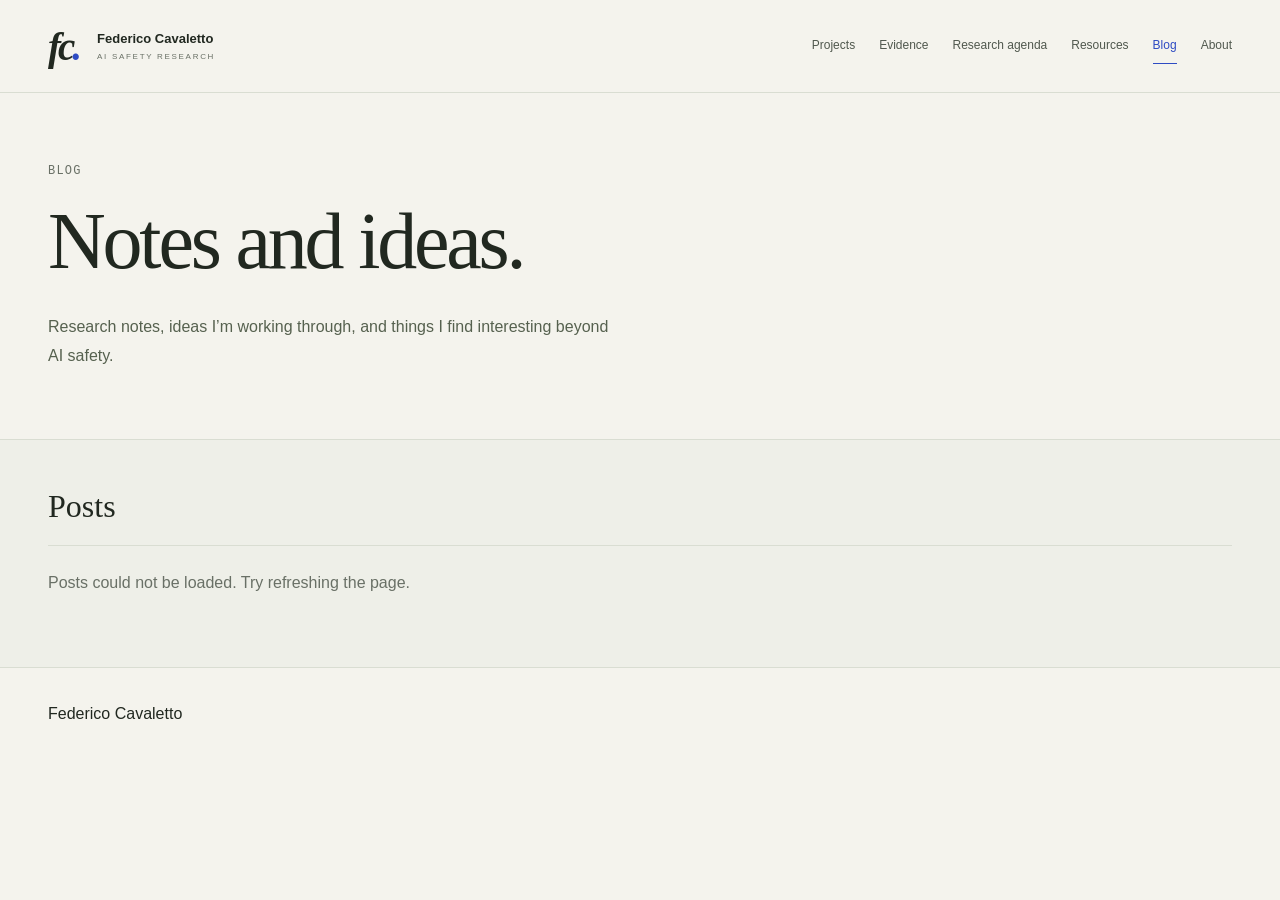
==== blog.html @ c9297fac "Migrate research portfolio to GitHub Pages" ====
<!doctype html>
<html lang="en">
<head>
<meta charset="utf-8">
<meta name="viewport" content="width=device-width,initial-scale=1">
<title>Blog — Federico Cavaletto</title>
<link rel="icon" href="/favicon.svg">
<link rel="stylesheet" href="/styles.css">
<link rel="stylesheet" href="/resources.css">
<script src="/blog.js" defer></script>
</head>
<body class="resources-page">
<header class="site-header">
  <a class="brand" href="/"><span class="monogram" aria-hidden="true">fc<span>.</span></span><span>Federico Cavaletto<span class="brand-sub">AI SAFETY RESEARCH</span></span></a>
  <nav aria-label="Main navigation"><a href="/#projects">Projects</a><a href="/#evidence">Evidence</a><a href="/#research">Research agenda</a><a href="/resources.html">Resources</a><a class="active" aria-current="page" href="/blog.html">Blog</a><a href="/#about">About</a></nav>
  
</header>
<main>
<section class="wrap section">
<p class="resources-eyebrow">BLOG</p>
<h1 class="blog-title">Notes and ideas.</h1>
<p class="resources-description">Research notes, ideas I’m working through, and things I find interesting beyond AI safety.</p>
</section>
<section id="posts" class="collection-section" aria-labelledby="posts-title"><div class="wrap">
<h2 id="posts-title" class="blog-list-title">Posts</h2>
<div id="blog-posts"><p class="blog-status" role="status">No posts yet.</p></div>
</div></section>
</main>
<footer class="wrap footer"><a href="/">Federico Cavaletto</a></footer>
</body>
</html>
---- styles.css ----
:root{--paper:#f4f3ed;--white:#fcfcf8;--ink:#212820;--muted:#697066;--line:#d9ddd2;--blue:#2e4bc3;--blue-light:#e7ecfc;--green:#38624d;--orange:#a96138;--serif:Georgia,'Times New Roman',serif;--sans:Inter,-apple-system,BlinkMacSystemFont,'Segoe UI',sans-serif;--mono:'SFMono-Regular',Consolas,'Liberation Mono',monospace}
*{box-sizing:border-box}html{scroll-behavior:smooth;scroll-padding-top:100px}body{margin:0;background:var(--paper);color:var(--ink);font-family:var(--sans);font-size:14px;line-height:1.6}button,input,select{font:inherit}button,a,input,select{-webkit-tap-highlight-color:transparent}button{color:inherit;cursor:pointer}a{color:inherit;text-decoration:none}button{border:0;background:none}button:disabled{cursor:default}::selection{background:#d5ddff}a:focus-visible,button:focus-visible,input:focus-visible,select:focus-visible{outline:2px solid var(--blue);outline-offset:4px}button,a{touch-action:manipulation}h1,h2,h3,p{margin:0}h1,h2,h3{font-weight:400}em{font-weight:400}.wrap{max-width:1280px;padding-left:48px;padding-right:48px;margin:0 auto}.site-header{height:93px;display:flex;align-items:center;justify-content:space-between;gap:24px;padding:0 48px;border-bottom:1px solid var(--line);background:var(--paper);position:sticky;top:0;z-index:20}.brand{display:flex;align-items:center;gap:13px;font-size:13px;font-weight:600;line-height:1.5}.monogram{font-family:var(--serif);font-size:39px;letter-spacing:-3px;font-style:italic;line-height:1;margin-right:5px}.monogram span{color:var(--blue)}.brand-sub{font-size:8px;letter-spacing:1.7px;color:var(--muted);display:block;font-weight:500;margin-top:3px}.site-header nav{display:flex;gap:30px;color:#50584e;font-size:12px}.site-header nav a{position:relative;padding:8px 0}.site-header nav a:hover,.site-header nav a.active{color:var(--blue)}.site-header nav a.active:after{content:'';position:absolute;left:0;right:0;bottom:0;height:1px;background:var(--blue)}.private-badge{font-family:var(--mono);font-size:10px;display:flex;align-items:center;gap:7px;border:1px solid var(--line);border-radius:4px;padding:7px 11px;white-space:nowrap;color:#5c6558}.hero{display:grid;grid-template-columns:1.2fr 1fr;gap:85px;padding-top:74px;padding-bottom:72px;align-items:start}.eyebrow{font-family:var(--mono);font-size:10px;font-weight:500;letter-spacing:1.2px;line-height:1.6;color:var(--muted)}.status-dot{display:inline-block;width:6px;height:6px;border-radius:50%;background:var(--green);margin-right:8px;vertical-align:1px}.hero h1{font-family:var(--serif);font-size:clamp(60px,5.8vw,79px);line-height:1.03;letter-spacing:-3.5px;margin-top:28px}.hero h1 em{color:var(--blue)}.hero-description{font-size:14px;line-height:1.9;color:#596153;max-width:455px;margin-top:29px}.hero-actions{display:flex;align-items:center;gap:25px;margin-top:28px}.button{display:inline-flex;gap:27px;justify-content:space-between;align-items:center;border:1px solid var(--line);padding:12px 18px;font-size:11px;font-weight:500;border-radius:3px;transition:background .18s,transform .18s}.button:hover{background:#e9ecdf;transform:translateY(-1px)}.button.primary{background:var(--blue);border-color:var(--blue);color:#fff}.button.primary:hover{background:#203da8}.button.dark{background:var(--ink);color:white;border-color:var(--ink)}.text-link{font-size:11px;font-weight:500;display:inline-flex;align-items:center;gap:10px;padding:3px 0;border-bottom:1px solid transparent}.text-link:hover{color:var(--blue);border-color:currentColor}.hero-topics{display:flex;flex-wrap:wrap;gap:6px 16px;font-size:9px;color:var(--muted);margin-top:36px}.hero-topics span{display:flex;align-items:center;gap:7px}.hero-topics span:before{content:'+';color:#909a88;font-family:var(--mono);font-size:11px}.featured-result{position:relative;background:var(--white);border:1px solid #d7dbd0;padding:25px 27px 21px;box-shadow:0 7px 0 -3px var(--paper),0 7px 0 -2px var(--line);margin-top:0}.featured-top{display:flex;align-items:center;justify-content:space-between;gap:12px}.featured-top .eyebrow{font-size:9px;letter-spacing:1px}.small-code{font-family:var(--mono);font-size:9px;color:#8a9384}.featured-result h2{font-family:var(--serif);font-size:34px;line-height:1.15;letter-spacing:-1px;margin-top:22px}.featured-result h2 em{color:var(--blue)}.chart-intro{font-size:11px;color:var(--muted);line-height:1.7;margin-top:14px}.segmented{margin-top:23px;display:flex;padding:3px;background:#f0f1eb;border-radius:4px;gap:3px}.segmented button{width:50%;font-size:10px;padding:6px 4px;border-radius:3px;line-height:1.4}.segmented button.selected{background:var(--white);box-shadow:0 1px 3px #00000014;color:var(--blue)}.result-chart{margin-top:17px;min-height:174px}.result-chart svg{display:block;width:100%;height:auto;overflow:visible}.chart-axis{display:flex;justify-content:space-between;gap:8px;color:#72796c;font-size:8px;font-family:var(--mono);margin-top:2px}.result-takeaway{display:flex;align-items:center;gap:15px;border-top:1px solid var(--line);margin-top:17px;padding-top:16px}.result-takeaway>span{font-family:var(--serif);font-size:36px;color:var(--blue);letter-spacing:-1px;white-space:nowrap}.result-takeaway strong{font-size:10px;font-weight:500}.result-takeaway p{font-size:8px;color:var(--muted);margin-top:2px;line-height:1.6}.chart-caveat{font-size:9px;line-height:1.7;color:var(--muted);margin-top:10px}.featured-result>.text-link{margin-top:9px;font-size:10px}.research-strip{border-top:1px solid var(--line);border-bottom:1px solid var(--line);background:#eeefe7}.research-strip .wrap{display:flex;justify-content:space-between;align-items:center;gap:20px;padding-top:21px;padding-bottom:21px;font-size:11px}.strip-label{font-family:var(--mono);font-size:9px;color:var(--muted);letter-spacing:1px;margin-right:24px}.research-strip a{white-space:nowrap;color:var(--blue);font-size:10px}.research-strip a span{padding-left:12px}.mobile-break{display:none}.section{padding-top:69px;padding-bottom:68px}.section-heading{display:flex;justify-content:space-between;align-items:end;gap:30px;margin-bottom:28px}.section-heading h2{font-family:var(--serif);font-size:39px;line-height:1.15;letter-spacing:-1.2px;margin-top:12px}.section-heading>p{font-size:11px;line-height:1.8;color:var(--muted);padding-bottom:3px}.project-toolbar{display:flex;justify-content:space-between;align-items:center;gap:20px;margin-top:30px;margin-bottom:22px}.filter-chips{display:flex;gap:6px;flex-wrap:wrap}.chip{font-size:10px;padding:7px 12px;border:1px solid transparent;border-radius:3px;color:#646e5c;line-height:1.5;transition:background .15s}.chip:hover{background:#e8ebdf}.chip.active{background:var(--ink);color:white;border-color:var(--ink)}.chip span{font-family:var(--mono);font-size:8px;margin-left:7px;opacity:.6}.result-count{font-family:var(--mono);font-size:10px;color:var(--muted);white-space:nowrap}.project-grid{display:grid;grid-template-columns:1fr 1fr;gap:22px}.project-card{border:1px solid var(--line);background:var(--white);display:flex;flex-direction:column;transition:border-color .2s,transform .2s}.project-card:hover{border-color:#adb9cd;transform:translateY(-2px)}.project-visual{height:160px;background:#e9ede5;position:relative;overflow:hidden;border-bottom:1px solid var(--line)}.project-visual.selection{background:#e7ebf5}.project-visual svg{display:block;width:100%;height:100%}.visual-label{position:absolute;bottom:12px;left:20px;font-family:var(--mono);font-size:8px;letter-spacing:.7px;color:#687261}.visual-label span{display:inline-block;width:5px;height:5px;background:currentColor;border-radius:50%;margin-right:6px;vertical-align:1px}.project-body{padding:23px 25px 21px;display:flex;flex-direction:column;flex:1}.card-top{display:flex;gap:10px;justify-content:space-between;align-items:center}.card-id{font-size:9px;font-family:var(--mono);color:var(--muted)}.badge{font-family:var(--mono);font-size:8px;letter-spacing:.2px;display:inline-flex;align-items:center;gap:5px;border-radius:3px;padding:3px 6px;line-height:1.5;white-space:nowrap}.badge.confirmed{color:#375f49;background:#e6eee4}.badge.negative{color:#8d633c;background:#f3eadc}.badge.exploratory{background:#edeafa;color:#68559a}.badge.neutral{background:#eef0e9;color:#5a6454}.project-card h3{font-family:var(--serif);font-size:29px;line-height:1.14;letter-spacing:-.7px;margin-top:14px;max-width:380px}.project-card .summary{font-size:11px;line-height:1.8;color:var(--muted);margin-top:13px;max-width:430px}.card-result{margin:20px 0 15px;display:flex;gap:16px;align-items:center;padding:15px 0;border-top:1px solid var(--line);border-bottom:1px solid var(--line)}.card-result .value{font-family:var(--serif);font-size:31px;color:var(--blue);letter-spacing:-1px}.card-result .result-label{font-size:10px;line-height:1.6}.card-result .result-label span{display:block;font-family:var(--mono);font-size:8px;color:var(--muted);margin-top:3px}.card-caveat{font-size:10px;color:var(--muted);line-height:1.7;margin-bottom:16px}.tag-list{display:flex;flex-wrap:wrap;gap:7px}.tag-list span{font-family:var(--mono);font-size:8px;border:1px solid var(--line);border-radius:3px;color:var(--muted);padding:3px 6px}.card-actions{margin-top:auto;padding-top:20px;display:flex;justify-content:space-between;gap:10px;align-items:center}.card-actions button{color:var(--blue)}.card-actions a{color:var(--muted)}.project-note{display:flex;gap:13px;align-items:center;padding:19px 6px 0;color:var(--muted);font-size:10px;line-height:1.8}.project-note strong{font-weight:500;color:#4f5848}.note-symbol{color:var(--blue);font-size:20px}.evidence-section{background:#eeefe8;border-top:1px solid var(--line);border-bottom:1px solid var(--line)}.evidence-controls{display:flex;gap:12px;margin-top:32px}.search-field{position:relative;flex:1;display:flex;align-items:center;gap:12px;padding:0 15px;background:var(--white);border:1px solid #d4d9cc;border-radius:4px;height:46px}.search-field svg{fill:none;stroke:#798370;stroke-width:1.4;flex-shrink:0}.search-field input{border:0;outline:none;background:transparent;width:100%;font-size:11px;min-width:0;color:var(--ink)}.search-field input:focus-visible{outline:none}.search-field:focus-within{outline:2px solid var(--blue);outline-offset:2px}.search-field input::placeholder{color:#858d7c}.search-field kbd{border:1px solid var(--line);border-radius:3px;font-family:var(--mono);font-size:10px;padding:0 6px;color:#929b89}.select-control{display:flex;align-items:center;background:var(--white);border:1px solid #d4d9cc;border-radius:4px;gap:11px;padding:0 12px;min-width:250px}.select-control>span{font-size:9px;font-family:var(--mono);color:var(--muted);border-right:1px solid var(--line);padding-right:13px}.select-control select{font-size:11px;max-width:220px;width:100%;border:0;outline:none;background:transparent;color:var(--ink);height:100%;cursor:pointer}.evidence-type-row{display:flex;align-items:center;justify-content:space-between;gap:12px;margin-top:18px;margin-bottom:27px}.evidence-type-row .chip{padding:6px 10px}.reset-button{font-size:10px;color:var(--blue);white-space:nowrap;text-decoration:underline;text-underline-offset:3px}.evidence-summary{display:flex;justify-content:space-between;font-family:var(--mono);font-size:9px;color:var(--muted);margin-bottom:11px}.evidence-summary>span:last-child{font-size:8px;letter-spacing:.8px}.evidence-table{width:100%;border-collapse:collapse;text-align:left;font-size:11px}.evidence-table thead{background:#e6e9de;font-family:var(--mono);font-size:8px;color:#6b7561;font-weight:400;letter-spacing:.5px}.evidence-table th{font-weight:400;padding:11px 14px}.evidence-table td{padding:16px 14px;border-bottom:1px solid #d9dece;vertical-align:middle}.evidence-table tbody tr{transition:background .15s}.evidence-table tbody tr:hover{background:#f7f8f1}.evidence-title{font-weight:500;font-size:11px;color:#333d2c;display:inline-flex;gap:8px;align-items:center}.evidence-title:hover{color:var(--blue);text-decoration:underline;text-underline-offset:3px}.artifact-description{display:block;font-size:10px;color:var(--muted);margin-top:4px;max-width:580px;line-height:1.7}.evidence-project-link{font-size:10px;color:#747e68;white-space:nowrap;padding:4px}.evidence-project-link:hover{color:var(--blue)}.evidence-kind{font-size:9px;color:#616c57;background:#e4e8dc;border-radius:3px;padding:3px 6px;white-space:nowrap}.artifact-arrow{font-size:18px;color:var(--blue);padding:9px;display:block}.empty-state{text-align:center;padding:48px 20px;border-bottom:1px solid var(--line)}.empty-state h3{font-family:var(--serif);font-size:25px}.empty-state p{font-size:12px;color:var(--muted);margin:10px 0 20px}.reproduce-banner{display:flex;gap:20px;align-items:center;border:1px solid #d1d8c5;background:#e6eadf;margin-top:29px;padding:23px 24px;border-radius:3px}.terminal-icon{width:36px;height:36px;display:flex;align-items:center;justify-content:center;border:1px solid #adb89f;font-family:var(--mono);font-size:14px;border-radius:4px;color:#4d6042;flex-shrink:0}.reproduce-banner h3{font-size:12px;font-weight:500}.reproduce-banner p{font-size:10px;color:var(--muted);margin-top:3px}.reproduce-banner .button{margin-left:auto;font-size:10px;white-space:nowrap}.agenda-layout{display:grid;grid-template-columns:.9fr 1.2fr;border:1px solid var(--line);margin-top:33px}.agenda-tabs{border-right:1px solid var(--line);background:#eeefe7;padding:12px}.agenda-tab{display:flex;align-items:center;gap:13px;text-align:left;font-size:12px;padding:18px 15px;width:100%;border-radius:3px;margin:3px 0;color:#69725f}.agenda-tab>span:first-child{font-family:var(--mono);font-size:9px;color:#87917b}.agenda-tab>span:last-child{margin-left:auto}.agenda-tab.active{background:var(--white);color:var(--blue);box-shadow:0 1px 4px #273d2408}.agenda-tab:hover{color:var(--blue)}.agenda-panel{padding:30px 34px;background:var(--white);min-height:310px}.agenda-panel h3{font-family:var(--serif);font-size:29px;line-height:1.2;letter-spacing:-.5px}.agenda-panel>p{font-size:12px;color:var(--muted);line-height:1.8;margin-top:14px}.agenda-panel .next-question{border-left:2px solid #ccd4ed;padding-left:15px;margin-top:21px;font-size:11px;line-height:1.8}.next-question>span{display:block;font-family:var(--mono);font-size:8px;letter-spacing:.8px;color:var(--blue);margin-bottom:5px}.agenda-panel .text-link{margin-top:17px;color:var(--blue)}.about-section{background:#e9ebe2;border-top:1px solid var(--line)}.about-top{display:grid;grid-template-columns:1fr 1fr;gap:80px}.about-top h2{font-family:var(--serif);font-size:41px;line-height:1.16;letter-spacing:-1.2px;margin-top:14px}.about-top h2 em{color:var(--blue)}.about-copy p{font-size:12px;line-height:1.9;color:#5c6652;margin-bottom:15px}.profile-links{display:flex;gap:25px}.profile-links a{color:var(--blue)}.skill-heading{display:flex;justify-content:space-between;gap:20px;margin-top:43px;margin-bottom:19px}.skill-heading h3{font-size:12px;font-weight:500}.skill-heading p{font-size:10px;color:var(--muted)}.skills-grid{display:grid;grid-template-columns:repeat(4,1fr);border-left:1px solid #cfd5c6;border-top:1px solid #cfd5c6}.skill-card{text-align:left;padding:20px;border-right:1px solid #cfd5c6;border-bottom:1px solid #cfd5c6;display:flex;flex-direction:column;min-height:145px;background:#edf0e6;transition:background .2s}.skill-card:hover{background:var(--white)}.skill-number{font-family:var(--mono);font-size:9px;color:#89957c}.skill-card h4{font-size:12px;font-weight:500;margin:10px 0 5px}.skill-card p{font-size:10px;color:var(--muted);line-height:1.7}.skill-card .skill-link{font-size:9px;color:var(--blue);margin-top:auto;padding-top:14px}.discussion-box{position:relative;margin-top:44px;padding:30px 34px;background:var(--ink);color:#e8eddf;display:grid;grid-template-columns:1fr auto;gap:0 40px}.discussion-box .eyebrow{color:#aebaa2;grid-column:1/-1}.discussion-box h3{font-family:var(--serif);font-size:28px;letter-spacing:-.4px;margin-top:10px}.discussion-box>p:not(.eyebrow){font-size:11px;color:#bac3b1;max-width:760px;line-height:1.8;margin-top:10px;grid-column:1}.discussion-box .button{grid-row:2/4;grid-column:2;align-self:center;background:#d9e2c7;border-color:#d9e2c7;color:#283222}.discussion-box .button:hover{background:#edf4e2}.footer{display:flex;justify-content:space-between;gap:30px;padding-top:33px;padding-bottom:33px}.footer-brand .monogram{font-size:30px}.footer .brand{font-size:11px}.footer .brand-sub{font-size:7px;letter-spacing:1.3px}.footer p{font-size:9px;color:var(--muted);line-height:1.8;margin-top:5px}.footer>div:last-child{text-align:right}.footer>div:last-child a{font-size:9px;color:var(--blue);display:inline-block;margin-top:8px}.research-dialog{width:min(820px,calc(100% - 36px));max-height:90dvh;border:1px solid #bdc5b4;background:var(--paper);padding:0;border-radius:6px;color:var(--ink);box-shadow:0 25px 100px #18251f38}.research-dialog::backdrop{background:#1a241d88;backdrop-filter:blur(4px)}body:has(dialog[open]){overflow:hidden}.dialog-header{display:flex;justify-content:space-between;align-items:center;padding:18px 28px 0}.icon-button{width:34px;height:34px;display:flex;align-items:center;justify-content:center;font-size:28px;color:#67745d;line-height:1;border-radius:50%}.icon-button:hover{background:#e1e6d7}.dialog-title-wrap{padding:8px 32px 23px}.dialog-title-wrap h2{font-family:var(--serif);font-size:38px;line-height:1.15;letter-spacing:-1px;max-width:650px}.dialog-title-wrap p{font-size:11px;color:var(--muted);margin-top:12px}.dialog-tabs{position:sticky;top:0;z-index:2;background:var(--paper);display:flex;padding:0 32px;border-top:1px solid var(--line);border-bottom:1px solid var(--line);gap:28px}.dialog-tabs button{font-size:11px;padding:13px 0;position:relative}.dialog-tabs button[aria-selected=true]{color:var(--blue)}.dialog-tabs button[aria-selected=true]:after{content:'';height:2px;background:var(--blue);position:absolute;bottom:-1px;left:0;right:0}.dialog-panel{padding:28px 32px 32px;min-height:300px;line-height:1.8;font-size:12px}.dialog-panel h3{font-family:var(--serif);font-size:24px;line-height:1.3;margin-bottom:12px}.dialog-panel p{color:#5e6955;margin-bottom:15px}.dialog-panel p:last-child{margin-bottom:0}.dialog-panel h4{font-size:11px;text-transform:uppercase;letter-spacing:.8px;font-family:var(--mono);font-weight:400;margin:23px 0 10px}.dialog-panel ul{padding-left:18px;color:#5e6955}.dialog-panel li{margin-bottom:9px}.detail-callout{padding:16px 19px;border-left:2px solid var(--blue);background:#e8ecf9;margin:20px 0}.detail-callout strong{font-size:13px}.detail-callout p{font-size:11px;margin-top:5px}.detail-table{border-collapse:collapse;width:100%;margin:20px 0;font-size:11px}.detail-table th,.detail-table td{text-align:left;padding:10px 9px;border-bottom:1px solid var(--line)}.detail-table th{font-size:9px;font-family:var(--mono);font-weight:400;color:var(--muted)}.detail-table td:first-child{font-weight:500}.detail-note{font-size:10px!important;color:var(--muted)!important}.code-block{background:#212820;color:#d7e3cc;padding:17px 18px;border-radius:4px;position:relative;margin:15px 0}.code-block pre{font-size:11px;font-family:var(--mono);line-height:1.9;overflow:auto;margin:0;padding-top:12px;white-space:pre}.copy-button{font-family:var(--mono);font-size:9px;position:absolute;right:10px;top:7px;color:#b7c7a7;background:#35422c;border-radius:3px;padding:3px 7px}.copy-button:hover{background:#526248}.detail-steps{counter-reset:steps;list-style:none;padding-left:0!important}.detail-steps li{display:flex;gap:12px;margin-bottom:15px}.detail-steps li:before{counter-increment:steps;content:counter(steps);border:1px solid var(--line);border-radius:50%;width:22px;height:22px;flex-shrink:0;text-align:center;font-family:var(--mono);font-size:10px;line-height:21px;color:var(--blue)}.artifact-list{display:flex;flex-direction:column}.artifact-item{display:flex;justify-content:space-between;gap:16px;border-bottom:1px solid var(--line);padding:14px 0}.artifact-item:hover{color:var(--blue)}.artifact-item span:first-child{font-weight:500;font-size:12px}.artifact-item small{display:block;font-size:10px;color:var(--muted);font-weight:400;line-height:1.6;margin-top:4px}.artifact-item code{font-size:9px;word-break:break-all}.artifact-item>span:last-child{color:var(--blue)}.dialog-footer{padding:16px 32px;display:flex;justify-content:space-between;gap:15px;align-items:center;border-top:1px solid var(--line);background:#eaeee2}.dialog-footer>span{font-family:var(--mono);font-size:8px;color:var(--muted)}.dialog-footer .text-link{font-size:10px;color:var(--blue)}.dialog-study-choice{display:flex;gap:8px;margin-bottom:22px}.dialog-study-choice .chip{border-color:var(--line)}.dialog-study-choice .active{border-color:var(--ink)}.toast{position:fixed;bottom:24px;left:50%;transform:translate(-50%,15px);background:var(--ink);color:var(--white);padding:11px 18px;border-radius:4px;box-shadow:0 4px 20px #0002;font-size:11px;opacity:0;pointer-events:none;transition:opacity .2s,transform .2s;z-index:80}.toast.visible{opacity:1;transform:translate(-50%,0)}.sr-only{position:absolute;width:1px;height:1px;padding:0;overflow:hidden;clip:rect(0,0,0,0);white-space:nowrap;border:0}.skip-link{position:fixed;left:12px;top:-100px;z-index:100;padding:10px 20px;background:var(--blue);color:#fff}.skip-link:focus{top:10px}.noscript-note{padding:20px;background:#f3eadc;text-align:center}.noscript-note a{text-decoration:underline}[hidden]{display:none!important}
@media(min-width:1500px){.site-header{padding-left:max(48px,calc((100vw - 1184px)/2));padding-right:max(48px,calc((100vw - 1184px)/2))}}
@media(max-width:1100px){.wrap{padding-left:32px;padding-right:32px}.site-header{padding:0 32px}.site-header nav{gap:20px}.hero{gap:45px;padding-top:57px}.hero h1{font-size:65px}.featured-result{padding:23px}.hero-topics{gap:8px 12px}.hero-actions{gap:18px}.hero-actions .button{gap:17px}.strip-label{margin-right:15px}.research-strip .wrap{font-size:10px}.reproduce-banner{gap:15px;padding:20px}.reproduce-banner p{max-width:340px}.about-top{gap:45px}.discussion-box{gap:0 25px}.project-card h3{font-size:27px}}
@media(max-width:900px){.site-header{height:80px}.private-badge{font-size:0;padding:9px}.private-badge svg{width:14px;height:14px}.site-header nav{gap:17px;font-size:11px}.hero{gap:32px}.hero h1{font-size:56px;letter-spacing:-2.6px}.hero-description{font-size:12px}.hero-actions{align-items:flex-start;flex-direction:column;gap:11px}.hero-topics{margin-top:24px}.featured-result h2{font-size:31px}.featured-result{padding:22px 20px}.featured-top .eyebrow{font-size:8px}.small-code{font-size:8px}.result-takeaway{gap:10px}.result-takeaway>span{font-size:31px}.result-takeaway strong{font-size:9px}.result-takeaway p{font-size:7.5px}.chart-axis{font-size:7px}.strip-label{display:block;margin-bottom:3px}.section-heading h2{font-size:34px}.section-heading>p{font-size:10px}.project-card h3{font-size:26px}.project-body{padding:22px}.project-visual{height:140px}.badge{font-size:7px}.card-id{font-size:8px}.card-result{gap:12px}.evidence-table th,.evidence-table td{padding-left:10px;padding-right:10px}.evidence-table th:nth-child(2),.evidence-table td:nth-child(2){display:none}.agenda-layout{grid-template-columns:.9fr 1.2fr}.agenda-tab{font-size:11px;padding:16px 11px;gap:10px}.agenda-panel{padding:27px}.reproduce-banner .terminal-icon{display:none}.reproduce-banner p{max-width:320px}.reproduce-banner .button{white-space:normal;max-width:230px;gap:13px}.skills-grid{grid-template-columns:repeat(2,1fr)}.skill-card{min-height:138px}.about-top h2{font-size:36px}.discussion-box{display:block}.discussion-box .button{margin-top:20px}.discussion-box h3{font-size:27px}.project-toolbar{align-items:flex-start}.result-count{padding-top:7px}}
@media(max-width:650px){html{scroll-padding-top:115px}.wrap{padding-left:22px;padding-right:22px}.site-header{height:auto;min-height:100px;padding:17px 22px 0;display:grid;grid-template-columns:1fr auto;gap:11px 20px}.brand{font-size:12px}.monogram{font-size:33px}.brand-sub{font-size:7px}.site-header nav{grid-row:2;grid-column:1/-1;justify-content:space-between;gap:14px;padding-bottom:8px}.private-badge{grid-row:1;grid-column:2;font-size:8px;padding:5px 8px}.private-badge svg{height:11px;width:11px}.hero{display:block;padding-top:39px;padding-bottom:43px}.hero h1{font-size:65px;line-height:1.02;letter-spacing:-3px;margin-top:23px}.hero-description{font-size:13px;max-width:470px;line-height:1.85;margin-top:24px}.eyebrow{font-size:8px;letter-spacing:1px}.hero-actions{flex-direction:row;align-items:center;gap:21px;margin-top:24px}.button{font-size:10px;padding:11px 14px;gap:19px}.text-link{font-size:10px}.hero-topics{font-size:8px;gap:6px 11px;margin-top:24px}.featured-result{margin-top:36px;padding:22px 25px;max-width:460px}.featured-top .eyebrow{font-size:9px}.small-code{font-size:9px}.featured-result h2{font-size:35px;margin-top:19px}.chart-intro{font-size:12px}.segmented button{font-size:10px;padding:7px}.result-chart{min-height:0;margin-top:19px}.chart-axis{font-size:8px}.result-takeaway strong{font-size:10px}.result-takeaway p{font-size:8px}.result-takeaway>span{font-size:37px}.chart-caveat{font-size:10px}.featured-result>.text-link{font-size:11px}.research-strip .wrap{padding-top:18px;padding-bottom:18px;align-items:flex-end}.research-strip p{font-size:10px;line-height:1.8;max-width:245px}.research-strip a{font-size:9px;max-width:100px;white-space:normal;text-align:right;line-height:1.8}.strip-label{font-size:8px;margin-bottom:6px}.mobile-break{display:block}.section{padding-top:43px;padding-bottom:43px}.section-heading{display:block;margin-bottom:24px}.section-heading h2{font-size:32px;letter-spacing:-1px;margin-top:10px}.section-heading>p{margin-top:15px;font-size:11px;line-height:1.7}.section-heading>p br{display:none}.project-toolbar{margin-top:25px;gap:10px;margin-bottom:16px}.project-toolbar .result-count{display:none}.chip{font-size:9px;padding:6px 9px}.project-toolbar .filter-chips{gap:4px}.project-grid{grid-template-columns:1fr;gap:22px}.project-visual{height:155px}.project-body{padding:23px}.project-card h3{font-size:30px;max-width:340px}.card-id{font-size:9px}.badge{font-size:8px}.project-card .summary{font-size:12px}.card-result .result-label{font-size:11px}.card-result .result-label span{font-size:8px}.card-caveat{font-size:11px}.tag-list span{font-size:8px}.card-actions .text-link{font-size:11px}.project-note{font-size:10px;align-items:flex-start;margin-top:2px;line-height:1.7}.note-symbol{line-height:1.2;padding-top:3px}.evidence-controls{display:block;margin-top:24px}.search-field{height:46px}.search-field input{font-size:11px}.select-control{margin-top:10px;height:42px;min-width:0}.select-control select{max-width:none}.evidence-type-row{margin-top:15px;align-items:flex-start}.evidence-type-row .chip{font-size:9px;padding:5px 8px}.evidence-type-row .filter-chips{gap:3px}.reset-button{font-size:9px;padding-top:5px}.evidence-summary{font-size:8px}.evidence-summary>span:last-child{font-size:7px;letter-spacing:0}.evidence-table th:nth-child(3),.evidence-table td:nth-child(3){display:none}.evidence-table td{padding:14px 5px}.evidence-table th{padding:10px 5px;font-size:8px}.evidence-title{font-size:11px}.artifact-description{font-size:10px}.artifact-arrow{padding:7px}.reproduce-banner{display:block;padding:20px}.reproduce-banner h3{font-size:13px}.reproduce-banner p{font-size:11px;max-width:none;margin-top:7px;line-height:1.8}.reproduce-banner .button{margin-top:16px;max-width:none;white-space:nowrap}.agenda-layout{display:block;margin-top:25px}.agenda-tabs{padding:8px;border-right:0;border-bottom:1px solid var(--line)}.agenda-tab{font-size:12px;padding:12px 14px}.agenda-tab>span:first-child{font-size:9px}.agenda-panel{min-height:320px;padding:25px}.agenda-panel h3{font-size:28px}.agenda-panel>p{font-size:12px}.about-top{display:block}.about-top h2{font-size:35px}.about-copy{margin-top:23px}.about-copy p{font-size:12px}.skill-heading{margin-top:32px;display:block}.skill-heading p{margin-top:6px}.skills-grid{grid-template-columns:1fr 1fr}.skill-card{padding:16px;min-height:160px}.skill-card h4{font-size:11px;line-height:1.6;margin-top:9px}.skill-card p{font-size:10px}.discussion-box{padding:25px;margin-top:29px}.discussion-box h3{font-size:29px;line-height:1.2;margin-top:14px}.discussion-box>p:not(.eyebrow){font-size:11px;margin-top:15px}.footer{display:block;padding-top:27px;padding-bottom:27px}.footer>div:last-child{text-align:left;margin-top:22px}.footer>div:last-child p{margin-top:1px}.footer .brand-sub{font-size:7px}.research-dialog{width:calc(100% - 20px);max-height:92dvh}.dialog-header{padding:12px 15px 0}.dialog-title-wrap{padding:7px 21px 20px}.dialog-title-wrap h2{font-size:30px}.dialog-title-wrap p{font-size:10px}.dialog-tabs{padding:0 21px;gap:21px}.dialog-tabs button{font-size:9px}.dialog-panel{padding:23px 21px;min-height:330px;font-size:11px}.dialog-panel h3{font-size:23px}.dialog-footer{padding:14px 21px;align-items:flex-start}.dialog-footer>span{font-size:7px;max-width:160px;line-height:1.8}.dialog-footer .text-link{font-size:9px;white-space:nowrap}.detail-table{font-size:9px}.detail-table th,.detail-table td{padding:9px 6px}.detail-table th{font-size:8px}.detail-callout{padding:15px}.detail-callout strong{font-size:12px}.code-block{padding:17px 12px}.code-block pre{font-size:10px}.artifact-item span:first-child{font-size:11px}.artifact-item small{font-size:9px}.toast{font-size:10px;min-width:170px;text-align:center}.dialog-study-choice .chip{font-size:8px}}
.arrow-icon{display:inline-block;width:9px;height:9px;position:relative;border-top:1px solid currentColor;border-right:1px solid currentColor;flex-shrink:0;vertical-align:0;margin-left:2px}.arrow-icon:before{content:'';position:absolute;width:11px;height:1px;background:currentColor;right:-2px;top:3px;transform:rotate(-45deg);transform-origin:center}.arrow-icon.down-right{transform:rotate(90deg)}.down-arrow{display:inline-block;width:8px;height:8px;border-bottom:1px solid currentColor;border-right:1px solid currentColor;transform:rotate(45deg);vertical-align:2px;margin-left:10px}.skill-link .arrow-icon{width:7px;height:7px;margin-left:5px}.skill-link .arrow-icon:before{width:9px;right:-2px;top:2px}.section-heading>p,.artifact-description,.reproduce-banner p{font-size:11px}.evidence-title{font-size:12px}.evidence-kind{font-size:10px}.project-card .summary{font-size:12px}.card-caveat{font-size:11px}.card-actions .text-link{font-size:12px}.project-note{font-size:11px}.dialog-footer>.text-link{font-size:11px}
@media(prefers-reduced-motion:reduce){html{scroll-behavior:auto}*,*:before,*:after{transition:none!important;animation:none!important}}
---- resources.css ----
.resources-page{font-size:1rem}.resources-page .site-header nav{gap:1.5rem}.shelf-badge{font-family:var(--mono);font-size:.75rem;color:var(--muted);white-space:nowrap}.resources-hero{display:grid;grid-template-columns:1.35fr 1fr;align-items:center;gap:5rem;padding-top:4.5rem;padding-bottom:4rem}.resources-eyebrow{font-family:var(--mono);font-size:.75rem;letter-spacing:.1em;color:var(--muted)}.resources-hero h1{font-family:var(--serif);font-size:clamp(3rem,5.2vw,4.5rem);line-height:1.08;letter-spacing:-.04em;margin-top:1.5rem}.resources-hero h1 em{color:var(--blue)}.resources-description{color:#56614f;font-size:1rem;line-height:1.8;max-width:36rem;margin-top:1.75rem}.resources-scope{font-size:.875rem;line-height:1.7;color:var(--muted);margin-top:1rem}.shelf-illustration{padding:2.5rem 2rem 0}.shelf-objects{display:flex;align-items:flex-end;justify-content:center;gap:.6rem;height:12rem}.shelf-book{border:1px solid #8d9aab;border-radius:3px 3px 0 0;width:3.5rem;height:10rem;writing-mode:vertical-rl;display:flex;align-items:center;justify-content:center;font-family:var(--mono);font-size:.75rem;letter-spacing:.18em;color:#566b91;background:#dfe5f0}.spine-two{height:11.5rem;background:#e5e9da;color:#667458;border-color:#a6b294;width:3rem}.spine-three{height:9rem;background:#ede2d6;color:#8b6f55;border-color:#bcaa92;transform:rotate(9deg);transform-origin:bottom left;margin-left:.4rem}.shelf-film{width:6rem;height:7.5rem;background:#e5e9f5;border:1px solid #a8b5d8;border-radius:3px 3px 0 0;display:grid;place-items:center;color:var(--blue)}.shelf-film svg{width:4.3rem;height:4.3rem}.shelf-line{height:1px;background:#aab2a1;position:relative;margin-top:0}.shelf-line:after{content:'';position:absolute;top:5px;left:12px;right:12px;border-bottom:1px solid #d8dccf}.shelf-illustration p{font-family:var(--mono);font-size:.75rem;letter-spacing:.05em;color:var(--muted);text-align:center;margin-top:1.75rem}.collection-section{background:#eeefe8;border-top:1px solid var(--line);border-bottom:1px solid var(--line);padding:3rem 0}.collection-heading{display:flex;justify-content:space-between;gap:1.5rem;align-items:center;margin-bottom:1.5rem}.collection-heading h2{font-family:var(--serif);font-size:2rem;letter-spacing:-.025em}.collection-heading>span{font-family:var(--mono);font-size:.75rem;color:var(--muted)}.resource-controls{display:flex;gap:1rem}.resource-search{display:flex;align-items:center;gap:.75rem;border:1px solid #c9d0bf;background:var(--white);border-radius:4px;padding:0 1rem;flex:1;min-width:0;height:3.2rem}.resource-search svg{fill:none;stroke:#708061;stroke-width:1.4;flex-shrink:0}.resource-search:focus-within{outline:2px solid var(--blue);outline-offset:2px}.resource-search input{width:100%;min-width:0;font-size:1rem;border:0;background:transparent;outline:0;color:var(--ink)}.resource-search input:focus-visible{outline:none}.resource-search input::placeholder{color:#7c8575}.resource-sort{display:flex;align-items:center;gap:.8rem;background:var(--white);border:1px solid #c9d0bf;border-radius:4px;padding:0 1rem;position:relative}.resource-sort>span{font-size:.875rem;color:var(--muted);border-right:1px solid var(--line);padding-right:.8rem}.resource-sort select{font-size:.875rem;border:0;background:transparent;appearance:none;outline:0;color:var(--ink);height:3.2rem;padding-right:1.3rem;cursor:pointer}.resource-sort svg{pointer-events:none;position:absolute;right:1rem}.resource-sort:focus-within{outline:2px solid var(--blue);outline-offset:2px}.resource-filter-row{display:flex;justify-content:space-between;align-items:start;gap:1rem;margin:1.25rem 0 1.5rem}.resource-filters{display:flex;flex-wrap:wrap;gap:.4rem}.resource-filter{font-size:.875rem;padding:.55rem .8rem;border:1px solid transparent;border-radius:3px;color:#59664f;line-height:1.4}.resource-filter:hover{background:#e1e6d7}.resource-filter.active{background:var(--ink);border-color:var(--ink);color:var(--white)}.resource-reset{font-size:.875rem;color:var(--blue);padding:.55rem 0;text-decoration:underline;text-underline-offset:3px;white-space:nowrap}.resource-grid{display:grid;grid-template-columns:repeat(3,minmax(0,1fr));gap:1rem}.resource-card{display:flex;flex-direction:column;border:1px solid var(--line);background:var(--white);padding:1.5rem;min-width:0;border-top:3px solid #9caeca}.resource-card[data-type=film]{border-top-color:#b48f73}.resource-card[data-type=book]{border-top-color:#8ca276}.resource-card[data-type=podcast]{border-top-color:#a599bb}.resource-card[data-type=video]{border-top-color:#788fbd}.resource-card[data-type=other]{border-top-color:#a4a69b}.resource-card-meta{display:flex;justify-content:space-between;gap:.75rem;align-items:center;font-size:.75rem;font-family:var(--mono);color:var(--muted)}.resource-card h3{font-family:var(--serif);font-size:1.65rem;line-height:1.25;letter-spacing:-.02em;margin-top:1rem;overflow-wrap:anywhere}.resource-card h3 a:hover{color:var(--blue);text-decoration:underline;text-underline-offset:4px}.resource-creator{font-size:.875rem;color:var(--muted);margin-top:.65rem}.resource-note{font-size:1rem;line-height:1.75;color:#55624c;margin-top:1.25rem;padding-top:1rem;border-top:1px solid var(--line)}.resource-note>span{display:block;font-family:var(--mono);font-size:.75rem;letter-spacing:.08em;color:#75816b;margin-bottom:.5rem}.resource-tags{display:flex;gap:.35rem;flex-wrap:wrap;margin-top:1.25rem}.resource-tag{font-size:.75rem;border:1px solid var(--line);border-radius:3px;padding:.2rem .45rem;color:#65735a}.resource-tag:hover{color:var(--blue);border-color:var(--blue)}.resource-open{font-size:.875rem;font-weight:500;color:var(--blue);margin-top:auto;padding-top:1.5rem;text-decoration:underline;text-underline-offset:4px;align-self:flex-start}.resource-empty{border:1px dashed #bec8b1;padding:2.5rem 2rem 3rem;text-align:center;background:#f4f5ee;min-height:20rem;display:flex;flex-direction:column;justify-content:center;align-items:center}.empty-shelf-icon{color:#7c8b6e;margin-bottom:1rem}.resource-empty h3{font-family:var(--serif);font-size:2rem;line-height:1.25;letter-spacing:-.025em}.resource-empty p{font-size:1rem;color:var(--muted);line-height:1.8;max-width:35rem;margin-top:1rem}.resource-empty>.button{font-size:.875rem;margin-top:1.25rem}.collection-note{font-size:.875rem;line-height:1.8;color:var(--muted);margin-top:1.5rem;max-width:49rem}.resource-error{padding:2rem;border:1px solid #c8b092;background:#f3ece1}.resource-error h3{font-family:var(--serif);font-size:1.75rem}.resource-error p{margin:.75rem 0 1.25rem}.resource-return{display:flex;align-items:center;justify-content:space-between;gap:2rem;padding-top:3rem;padding-bottom:3rem;border-bottom:1px solid var(--line)}.resource-return h2{font-family:var(--serif);font-size:2rem;line-height:1.2;letter-spacing:-.025em;margin-top:1rem}.resource-return .button{font-size:.875rem}.resources-page .footer p,.resources-page .footer>div:last-child a{font-size:.75rem}.resources-page .button{min-height:44px}.site-header nav a{white-space:nowrap}
@media(max-width:1100px){.shelf-badge{display:none}.resources-page .site-header nav{gap:1.25rem}.resources-hero{gap:2.5rem}.shelf-illustration{padding:1.5rem 0 0}.resource-grid{grid-template-columns:repeat(2,minmax(0,1fr))}}
@media(max-width:750px){.resources-hero{grid-template-columns:1fr;padding-top:2.75rem;padding-bottom:2.5rem;gap:1.5rem}.resources-hero h1{font-size:3.5rem;max-width:34rem}.shelf-illustration{max-width:26rem;width:100%;justify-self:center;padding-top:0}.shelf-objects{height:9rem}.shelf-book{height:7rem;width:3rem}.spine-two{height:8.5rem}.spine-three{height:6.5rem}.shelf-film{height:6rem;width:5rem}.shelf-illustration p{margin-top:1.3rem}.resource-controls{flex-direction:column;gap:.75rem}.resource-search{flex:auto}.resource-sort{align-self:flex-start}.resource-filter-row{flex-direction:column;gap:.3rem}.resource-sort select{height:2.8rem}.resource-grid{grid-template-columns:1fr}.resource-empty{padding:2rem 1.25rem}.resource-empty h3{font-size:1.75rem}.resource-return{display:block}.resource-return .button{margin-top:1.5rem}.collection-heading{align-items:start;gap:1rem}.collection-heading h2{font-size:1.7rem}.collection-heading>span{padding-top:.5rem;white-space:nowrap}.resource-filter{padding:.5rem .65rem}}
@media(max-width:650px){.resources-page .site-header{grid-template-columns:1fr;gap:.7rem;padding-top:1rem}.resources-page .site-header nav{grid-column:1;gap:.4rem .65rem;flex-wrap:wrap;justify-content:space-between;font-size:.75rem;width:100%;padding-top:.3rem;padding-bottom:.7rem}.resources-page .site-header .brand-sub{font-size:.5rem}.resources-hero h1{font-size:3.15rem}.resources-description{margin-top:1.5rem}.resources-scope{font-size:.875rem}.shelf-illustration{max-width:21rem}.collection-section{padding-top:2rem;padding-bottom:2rem}.resource-filter{font-size:.875rem}.resource-card{padding:1.3rem}.resources-page .footer{padding-top:1.5rem;padding-bottom:1.5rem}.resources-page .footer .brand-sub{font-size:.5rem}.resource-filter-row{margin-bottom:1rem}.resource-search input{font-size:1rem}}

.blog-title{font:clamp(3rem,7vw,5rem)/1.1 var(--serif);margin-top:1rem;letter-spacing:-.04em}
.blog-list-title{font:2rem var(--serif);margin-bottom:1.25rem}
.blog-status{color:var(--muted);padding:1.5rem 0;border-top:1px solid var(--line)}
.blog-post{max-width:48rem;border-top:1px solid var(--line);padding:1.5rem 0}
.blog-post a{color:var(--blue);font:1.65rem var(--serif);text-decoration:underline;text-underline-offset:.2em}
.blog-post time{display:block;color:var(--muted);font-size:.875rem;margin-bottom:.5rem}
.blog-post p{margin-top:.65rem}
@media(max-width:650px){.site-header nav{flex-wrap:wrap;gap:.25rem .7rem}}
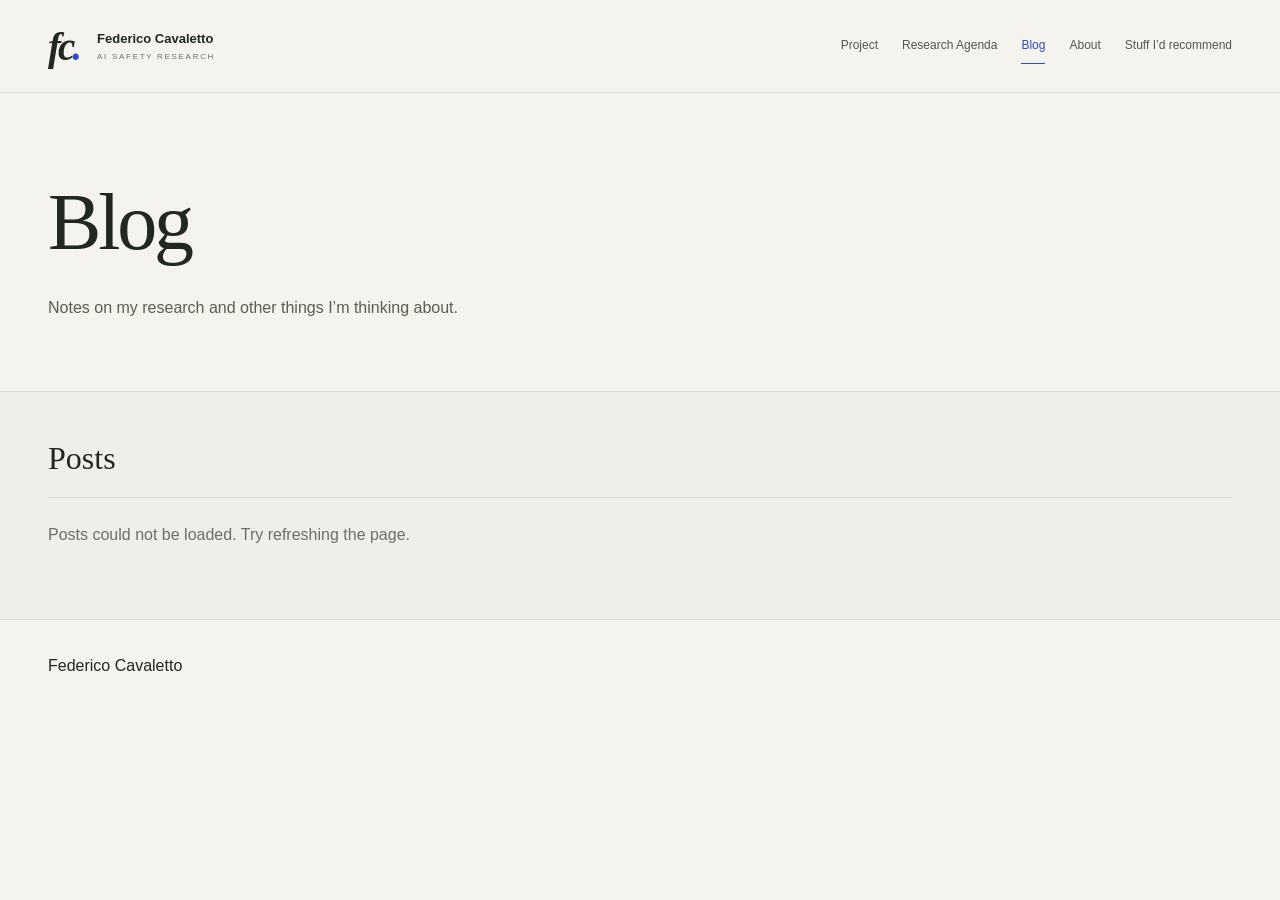
==== commit b812fe4a: "Organise the portfolio around projects and their GitHub lists" ====
--- a/blog.html
+++ b/blog.html
@@ -12,14 +12,19 @@
 <body class="resources-page">
 <header class="site-header">
   <a class="brand" href="/"><span class="monogram" aria-hidden="true">fc<span>.</span></span><span>Federico Cavaletto<span class="brand-sub">AI SAFETY RESEARCH</span></span></a>
-  <nav aria-label="Main navigation"><a href="/#projects">Projects</a><a href="/#evidence">Evidence</a><a href="/#research">Research agenda</a><a href="/resources.html">Resources</a><a class="active" aria-current="page" href="/blog.html">Blog</a><a href="/#about">About</a></nav>
+  <nav aria-label="Main navigation">
+    <a href="/#projects">Project</a>
+    <a href="/#research">Research Agenda</a>
+    <a href="/blog.html" class="active" aria-current="page">Blog</a>
+    <a href="/#about">About</a>
+    <a href="/resources.html">Stuff I’d recommend</a>
+  </nav>
   
 </header>
 <main>
 <section class="wrap section">
-<p class="resources-eyebrow">BLOG</p>
-<h1 class="blog-title">Notes and ideas.</h1>
-<p class="resources-description">Research notes, ideas I’m working through, and things I find interesting beyond AI safety.</p>
+<h1 class="blog-title">Blog</h1>
+<p class="resources-description">Notes on my research and other things I’m thinking about.</p>
 </section>
 <section id="posts" class="collection-section" aria-labelledby="posts-title"><div class="wrap">
 <h2 id="posts-title" class="blog-list-title">Posts</h2>
--- a/styles.css
+++ b/styles.css
@@ -6,3 +6,33 @@
 @media(max-width:650px){html{scroll-padding-top:115px}.wrap{padding-left:22px;padding-right:22px}.site-header{height:auto;min-height:100px;padding:17px 22px 0;display:grid;grid-template-columns:1fr auto;gap:11px 20px}.brand{font-size:12px}.monogram{font-size:33px}.brand-sub{font-size:7px}.site-header nav{grid-row:2;grid-column:1/-1;justify-content:space-between;gap:14px;padding-bottom:8px}.private-badge{grid-row:1;grid-column:2;font-size:8px;padding:5px 8px}.private-badge svg{height:11px;width:11px}.hero{display:block;padding-top:39px;padding-bottom:43px}.hero h1{font-size:65px;line-height:1.02;letter-spacing:-3px;margin-top:23px}.hero-description{font-size:13px;max-width:470px;line-height:1.85;margin-top:24px}.eyebrow{font-size:8px;letter-spacing:1px}.hero-actions{flex-direction:row;align-items:center;gap:21px;margin-top:24px}.button{font-size:10px;padding:11px 14px;gap:19px}.text-link{font-size:10px}.hero-topics{font-size:8px;gap:6px 11px;margin-top:24px}.featured-result{margin-top:36px;padding:22px 25px;max-width:460px}.featured-top .eyebrow{font-size:9px}.small-code{font-size:9px}.featured-result h2{font-size:35px;margin-top:19px}.chart-intro{font-size:12px}.segmented button{font-size:10px;padding:7px}.result-chart{min-height:0;margin-top:19px}.chart-axis{font-size:8px}.result-takeaway strong{font-size:10px}.result-takeaway p{font-size:8px}.result-takeaway>span{font-size:37px}.chart-caveat{font-size:10px}.featured-result>.text-link{font-size:11px}.research-strip .wrap{padding-top:18px;padding-bottom:18px;align-items:flex-end}.research-strip p{font-size:10px;line-height:1.8;max-width:245px}.research-strip a{font-size:9px;max-width:100px;white-space:normal;text-align:right;line-height:1.8}.strip-label{font-size:8px;margin-bottom:6px}.mobile-break{display:block}.section{padding-top:43px;padding-bottom:43px}.section-heading{display:block;margin-bottom:24px}.section-heading h2{font-size:32px;letter-spacing:-1px;margin-top:10px}.section-heading>p{margin-top:15px;font-size:11px;line-height:1.7}.section-heading>p br{display:none}.project-toolbar{margin-top:25px;gap:10px;margin-bottom:16px}.project-toolbar .result-count{display:none}.chip{font-size:9px;padding:6px 9px}.project-toolbar .filter-chips{gap:4px}.project-grid{grid-template-columns:1fr;gap:22px}.project-visual{height:155px}.project-body{padding:23px}.project-card h3{font-size:30px;max-width:340px}.card-id{font-size:9px}.badge{font-size:8px}.project-card .summary{font-size:12px}.card-result .result-label{font-size:11px}.card-result .result-label span{font-size:8px}.card-caveat{font-size:11px}.tag-list span{font-size:8px}.card-actions .text-link{font-size:11px}.project-note{font-size:10px;align-items:flex-start;margin-top:2px;line-height:1.7}.note-symbol{line-height:1.2;padding-top:3px}.evidence-controls{display:block;margin-top:24px}.search-field{height:46px}.search-field input{font-size:11px}.select-control{margin-top:10px;height:42px;min-width:0}.select-control select{max-width:none}.evidence-type-row{margin-top:15px;align-items:flex-start}.evidence-type-row .chip{font-size:9px;padding:5px 8px}.evidence-type-row .filter-chips{gap:3px}.reset-button{font-size:9px;padding-top:5px}.evidence-summary{font-size:8px}.evidence-summary>span:last-child{font-size:7px;letter-spacing:0}.evidence-table th:nth-child(3),.evidence-table td:nth-child(3){display:none}.evidence-table td{padding:14px 5px}.evidence-table th{padding:10px 5px;font-size:8px}.evidence-title{font-size:11px}.artifact-description{font-size:10px}.artifact-arrow{padding:7px}.reproduce-banner{display:block;padding:20px}.reproduce-banner h3{font-size:13px}.reproduce-banner p{font-size:11px;max-width:none;margin-top:7px;line-height:1.8}.reproduce-banner .button{margin-top:16px;max-width:none;white-space:nowrap}.agenda-layout{display:block;margin-top:25px}.agenda-tabs{padding:8px;border-right:0;border-bottom:1px solid var(--line)}.agenda-tab{font-size:12px;padding:12px 14px}.agenda-tab>span:first-child{font-size:9px}.agenda-panel{min-height:320px;padding:25px}.agenda-panel h3{font-size:28px}.agenda-panel>p{font-size:12px}.about-top{display:block}.about-top h2{font-size:35px}.about-copy{margin-top:23px}.about-copy p{font-size:12px}.skill-heading{margin-top:32px;display:block}.skill-heading p{margin-top:6px}.skills-grid{grid-template-columns:1fr 1fr}.skill-card{padding:16px;min-height:160px}.skill-card h4{font-size:11px;line-height:1.6;margin-top:9px}.skill-card p{font-size:10px}.discussion-box{padding:25px;margin-top:29px}.discussion-box h3{font-size:29px;line-height:1.2;margin-top:14px}.discussion-box>p:not(.eyebrow){font-size:11px;margin-top:15px}.footer{display:block;padding-top:27px;padding-bottom:27px}.footer>div:last-child{text-align:left;margin-top:22px}.footer>div:last-child p{margin-top:1px}.footer .brand-sub{font-size:7px}.research-dialog{width:calc(100% - 20px);max-height:92dvh}.dialog-header{padding:12px 15px 0}.dialog-title-wrap{padding:7px 21px 20px}.dialog-title-wrap h2{font-size:30px}.dialog-title-wrap p{font-size:10px}.dialog-tabs{padding:0 21px;gap:21px}.dialog-tabs button{font-size:9px}.dialog-panel{padding:23px 21px;min-height:330px;font-size:11px}.dialog-panel h3{font-size:23px}.dialog-footer{padding:14px 21px;align-items:flex-start}.dialog-footer>span{font-size:7px;max-width:160px;line-height:1.8}.dialog-footer .text-link{font-size:9px;white-space:nowrap}.detail-table{font-size:9px}.detail-table th,.detail-table td{padding:9px 6px}.detail-table th{font-size:8px}.detail-callout{padding:15px}.detail-callout strong{font-size:12px}.code-block{padding:17px 12px}.code-block pre{font-size:10px}.artifact-item span:first-child{font-size:11px}.artifact-item small{font-size:9px}.toast{font-size:10px;min-width:170px;text-align:center}.dialog-study-choice .chip{font-size:8px}}
 .arrow-icon{display:inline-block;width:9px;height:9px;position:relative;border-top:1px solid currentColor;border-right:1px solid currentColor;flex-shrink:0;vertical-align:0;margin-left:2px}.arrow-icon:before{content:'';position:absolute;width:11px;height:1px;background:currentColor;right:-2px;top:3px;transform:rotate(-45deg);transform-origin:center}.arrow-icon.down-right{transform:rotate(90deg)}.down-arrow{display:inline-block;width:8px;height:8px;border-bottom:1px solid currentColor;border-right:1px solid currentColor;transform:rotate(45deg);vertical-align:2px;margin-left:10px}.skill-link .arrow-icon{width:7px;height:7px;margin-left:5px}.skill-link .arrow-icon:before{width:9px;right:-2px;top:2px}.section-heading>p,.artifact-description,.reproduce-banner p{font-size:11px}.evidence-title{font-size:12px}.evidence-kind{font-size:10px}.project-card .summary{font-size:12px}.card-caveat{font-size:11px}.card-actions .text-link{font-size:12px}.project-note{font-size:11px}.dialog-footer>.text-link{font-size:11px}
 @media(prefers-reduced-motion:reduce){html{scroll-behavior:auto}*,*:before,*:after{transition:none!important;animation:none!important}}
+
+/* Project lists and the compact portfolio header. */
+#project-controls[hidden] { display: none; }
+#projects, #research { border-top: 1px solid var(--line); }
+.hero-copy { align-self: center; }
+.hero h1 { max-width: 8em; margin-top: 0; }
+.hero-description { font-size: 16px; }
+.project-entries { list-style: none; padding: 0; margin: 0 0 18px; }
+.project-entry {
+  display: flex;
+  align-items: center;
+  justify-content: space-between;
+  gap: 30px;
+  border-top: 1px solid var(--line);
+  padding: 23px 0;
+}
+.project-entry:last-child { border-bottom: 1px solid var(--line); }
+.project-entry h3 { font: 400 clamp(22px, 2.1vw, 28px)/1.25 var(--serif); }
+.project-entry p { max-width: 70ch; margin-top: 8px; color: #50584e; }
+.entry-links { display: flex; flex-wrap: wrap; gap: 4px 16px; }
+.entry-links .text-link { white-space: nowrap; color: var(--blue); font-size: 12px; }
+.dialog-panel .project-visual { margin-bottom: 20px; }
+.agenda-panel { min-height: 14rem; }
+@media (max-width: 650px) {
+  .site-header nav { flex-wrap: wrap; justify-content: flex-start; gap: 0 14px; }
+  .hero-description { font-size: 14px; }
+  .project-entry { display: block; padding: 18px 0; }
+  .entry-links { margin-top: 9px; }
+}
+.featured-result .paper-link { margin-left: 16px; }
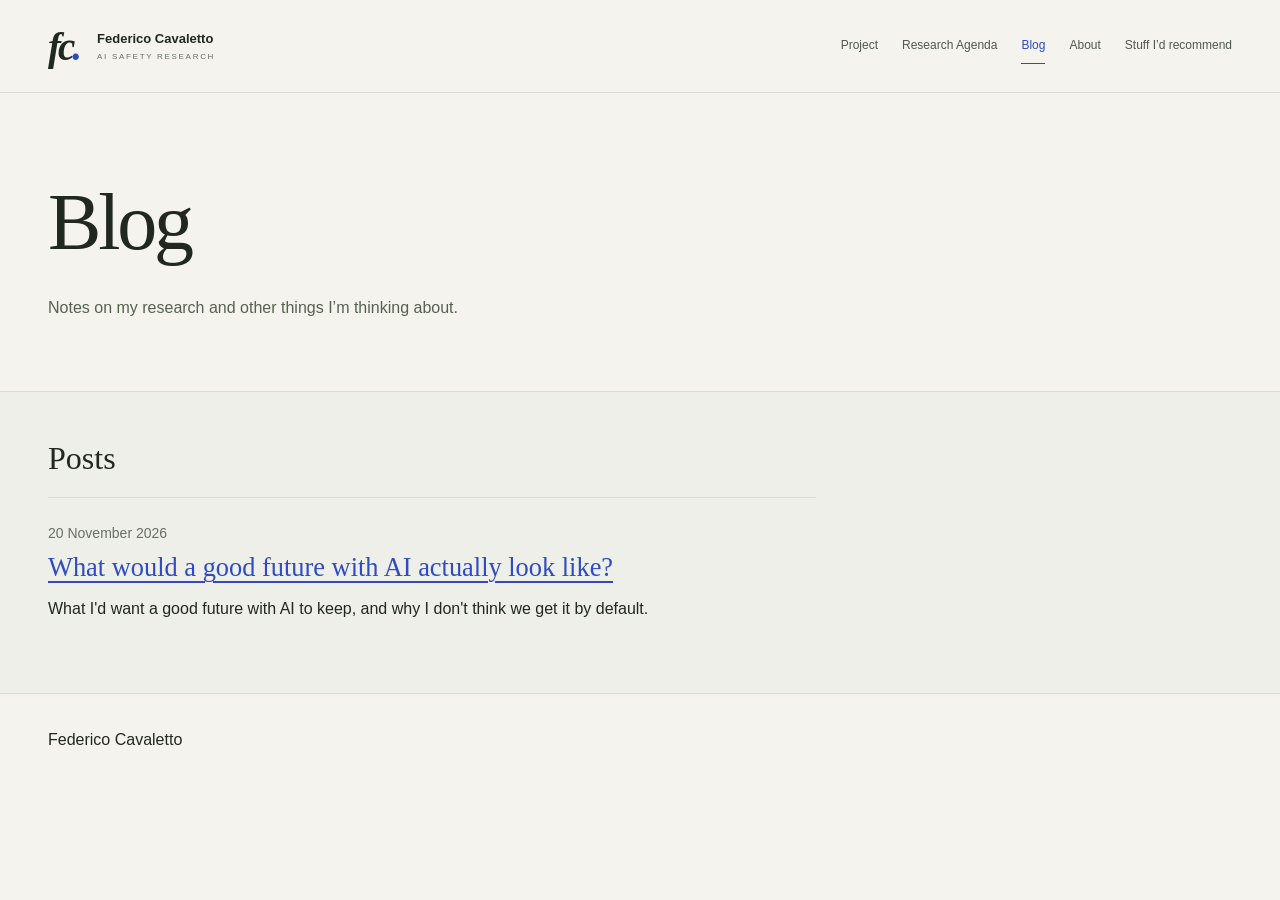
==== commit 2e726435: "Add the first blog post on a good future with AI. Publish the essay, its header and inline images, a" ====
--- a/blog.html
+++ b/blog.html
@@ -28,7 +28,7 @@
 </section>
 <section id="posts" class="collection-section" aria-labelledby="posts-title"><div class="wrap">
 <h2 id="posts-title" class="blog-list-title">Posts</h2>
-<div id="blog-posts"><p class="blog-status" role="status">No posts yet.</p></div>
+<div id="blog-posts"><article class="blog-post"><time datetime="2026-11-20">20 November 2026</time><h3><a href="/posts/good-future-with-ai.html">What would a good future with AI actually look like?</a></h3><p>What I'd want a good future with AI to keep, and why I don't think we get it by default.</p></article></div>
 </div></section>
 </main>
 <footer class="wrap footer"><a href="/">Federico Cavaletto</a></footer>
--- a/styles.css
+++ b/styles.css
@@ -36,3 +36,50 @@
   .entry-links { margin-top: 9px; }
 }
 .featured-result .paper-link { margin-left: 16px; }
+
+/* All slides share a grid cell so changing projects never moves the page. */
+.featured-result { min-width: 0; }
+.carousel-controls {
+  display: flex;
+  align-items: center;
+  justify-content: space-between;
+  gap: 10px;
+  padding-bottom: 10px;
+  margin-bottom: 16px;
+  border-bottom: 1px solid var(--line);
+}
+.carousel-controls[hidden] { display: none; }
+.project-dots { display: flex; align-items: center; flex-wrap: wrap; }
+.project-dots button { display: grid; place-items: center; width: 24px; height: 28px; padding: 0; }
+.project-dots button::before {
+  content: '';
+  width: 7px;
+  height: 7px;
+  border-radius: 6px;
+  background: #a6afa4;
+  transition: width .2s, background-color .2s;
+}
+.project-dots button:hover::before { background: var(--ink); }
+.project-dots button[aria-current="true"]::before { width: 18px; background: var(--blue); }
+.rotation-control { min-width: 46px; min-height: 30px; font-size: 12px; color: var(--blue); }
+.feature-slides { display: grid; }
+.feature-slide { grid-area: 1 / 1; min-width: 0; }
+.feature-slide[aria-hidden="true"] { visibility: hidden; }
+.feature-slide[aria-hidden="false"] { animation: feature-arrive .38s ease-out both; }
+@keyframes feature-arrive {
+  from { opacity: 0; transform: translateX(7px); }
+  to { opacity: 1; transform: translateX(0); }
+}
+.feature-summary { display: flex; flex-direction: column; align-items: flex-start; }
+.feature-description { margin: 16px 0 20px; font-size: 15px; line-height: 1.65; }
+.feature-setup { width: 100%; margin: 4px 0 24px; }
+.feature-setup div { border-top: 1px solid var(--line); padding: 12px 0; }
+.feature-setup dt { color: var(--muted); font-size: 12px; }
+.feature-setup dd { margin: 3px 0 0; font-size: 14px; }
+.feature-summary .project-visual { width: 100%; margin-bottom: 20px; }
+.feature-links { display: flex; align-items: center; gap: 16px; margin-top: auto; }
+.feature-slide > .text-link { margin-top: 9px; }
+@media (prefers-reduced-motion: reduce) {
+  .feature-slide[aria-hidden="false"] { animation: none; }
+  .project-dots button::before { transition: none; }
+}
--- a/resources.css
+++ b/resources.css
@@ -11,3 +11,24 @@
 .blog-post time{display:block;color:var(--muted);font-size:.875rem;margin-bottom:.5rem}
 .blog-post p{margin-top:.65rem}
 @media(max-width:650px){.site-header nav{flex-wrap:wrap;gap:.25rem .7rem}}
+
+/* A single post. Scoped to .post-page so the index and other pages stay as they are. */
+.post-page .post{max-width:42rem;padding-top:4.25rem;padding-bottom:5rem}
+.post-page .post h1{font-family:var(--serif);font-size:clamp(2.15rem,4.4vw,3.25rem);line-height:1.12;letter-spacing:-.03em;text-wrap:balance}
+.post-page .post-date{display:block;margin-top:.85rem;color:var(--muted);font-size:.9rem}
+.post-page .post-hero{margin:1.6rem 0 0}
+.post-page .post-hero img,.post-page .post-figure img{display:block;width:100%;height:auto;background:#e7ebe2;border:1px solid var(--line)}
+.post-page .post-body{margin-top:1.75rem}
+.post-page .post-body p{margin:0 0 1.15rem;font-size:1.0625rem;line-height:1.75;color:#2a3226}
+.post-page .post-body ul{margin:0 0 1.35rem;padding-left:1.2rem}
+.post-page .post-body li{margin:0 0 .95rem;font-size:1.0625rem;line-height:1.7;color:#2a3226}
+.post-page .post-body li::marker{color:#8a9384}
+.post-page .post-body strong{font-weight:600}
+.post-page .post-body a{color:var(--blue);text-decoration:underline;text-underline-offset:.16em}
+.post-page .post-body a:hover{color:#203da8}
+.post-page .post-figure{margin:.4rem 0 1.4rem}
+.post-page .post-figure figcaption{margin-top:.6rem;color:var(--muted);font-size:.9rem;line-height:1.5}
+.post-page .post-back{margin-top:2.25rem;padding-top:1.15rem;border-top:1px solid var(--line)}
+.post-page .post-back a{color:var(--blue);font-size:.95rem;font-weight:500}
+.post-page .post-back a:hover{text-decoration:underline;text-underline-offset:.16em}
+@media(max-width:650px){.post-page .post{padding-top:2.25rem;padding-bottom:3rem}.post-page .post h1{letter-spacing:-.02em}.post-page .post-body p,.post-page .post-body li{font-size:1rem}}
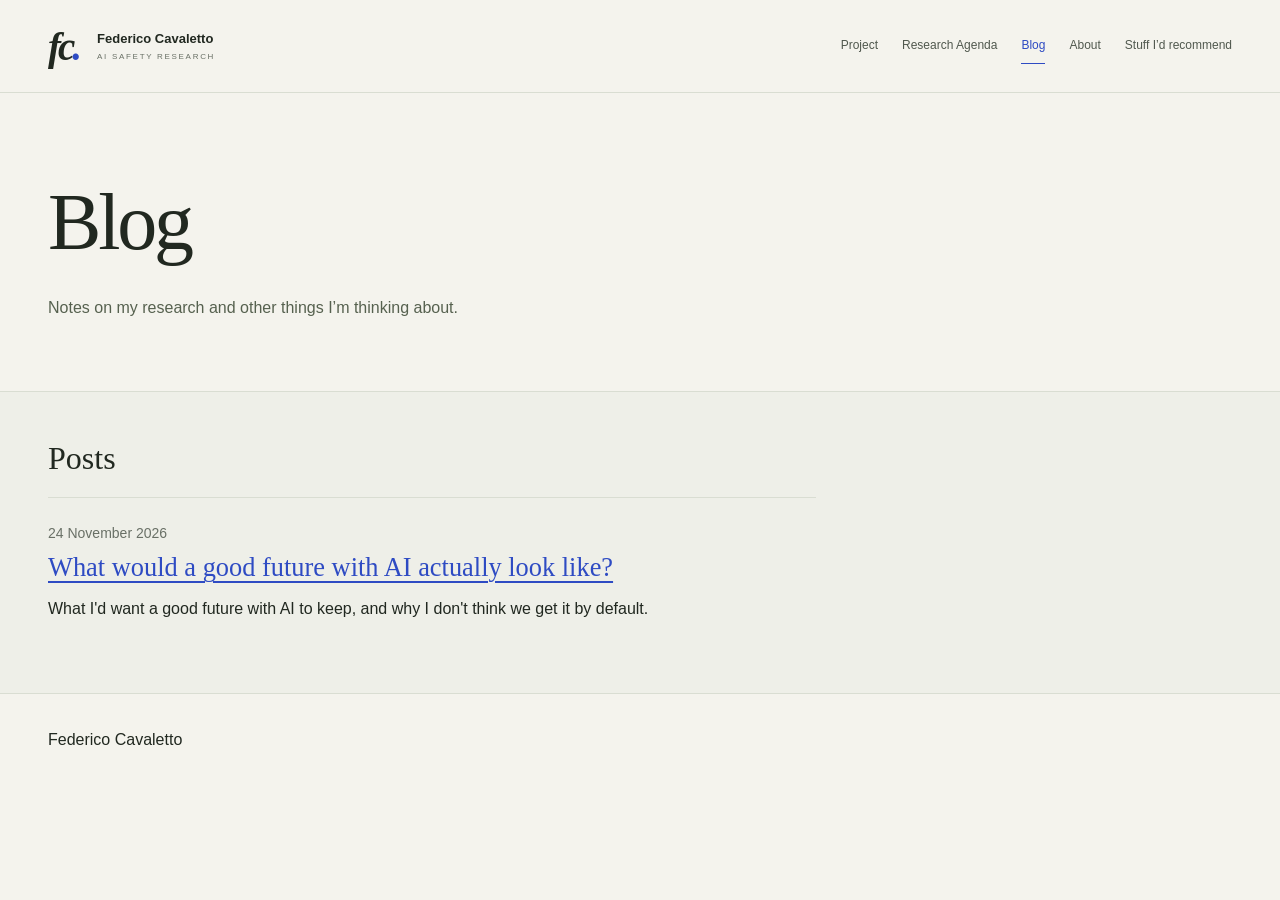
==== commit d570b3ba: "Set the first blog post date to 24 November 2026" ====
--- a/blog.html
+++ b/blog.html
@@ -28,7 +28,7 @@
 </section>
 <section id="posts" class="collection-section" aria-labelledby="posts-title"><div class="wrap">
 <h2 id="posts-title" class="blog-list-title">Posts</h2>
-<div id="blog-posts"><article class="blog-post"><time datetime="2026-11-20">20 November 2026</time><h3><a href="/posts/good-future-with-ai.html">What would a good future with AI actually look like?</a></h3><p>What I'd want a good future with AI to keep, and why I don't think we get it by default.</p></article></div>
+<div id="blog-posts"><article class="blog-post"><time datetime="2026-11-24">24 November 2026</time><h3><a href="/posts/good-future-with-ai.html">What would a good future with AI actually look like?</a></h3><p>What I'd want a good future with AI to keep, and why I don't think we get it by default.</p></article></div>
 </div></section>
 </main>
 <footer class="wrap footer"><a href="/">Federico Cavaletto</a></footer>
--- a/resources.css
+++ b/resources.css
@@ -1,4 +1,4 @@
-.resources-page{font-size:1rem}.resources-page .site-header nav{gap:1.5rem}.shelf-badge{font-family:var(--mono);font-size:.75rem;color:var(--muted);white-space:nowrap}.resources-hero{display:grid;grid-template-columns:1.35fr 1fr;align-items:center;gap:5rem;padding-top:4.5rem;padding-bottom:4rem}.resources-eyebrow{font-family:var(--mono);font-size:.75rem;letter-spacing:.1em;color:var(--muted)}.resources-hero h1{font-family:var(--serif);font-size:clamp(3rem,5.2vw,4.5rem);line-height:1.08;letter-spacing:-.04em;margin-top:1.5rem}.resources-hero h1 em{color:var(--blue)}.resources-description{color:#56614f;font-size:1rem;line-height:1.8;max-width:36rem;margin-top:1.75rem}.resources-scope{font-size:.875rem;line-height:1.7;color:var(--muted);margin-top:1rem}.shelf-illustration{padding:2.5rem 2rem 0}.shelf-objects{display:flex;align-items:flex-end;justify-content:center;gap:.6rem;height:12rem}.shelf-book{border:1px solid #8d9aab;border-radius:3px 3px 0 0;width:3.5rem;height:10rem;writing-mode:vertical-rl;display:flex;align-items:center;justify-content:center;font-family:var(--mono);font-size:.75rem;letter-spacing:.18em;color:#566b91;background:#dfe5f0}.spine-two{height:11.5rem;background:#e5e9da;color:#667458;border-color:#a6b294;width:3rem}.spine-three{height:9rem;background:#ede2d6;color:#8b6f55;border-color:#bcaa92;transform:rotate(9deg);transform-origin:bottom left;margin-left:.4rem}.shelf-film{width:6rem;height:7.5rem;background:#e5e9f5;border:1px solid #a8b5d8;border-radius:3px 3px 0 0;display:grid;place-items:center;color:var(--blue)}.shelf-film svg{width:4.3rem;height:4.3rem}.shelf-line{height:1px;background:#aab2a1;position:relative;margin-top:0}.shelf-line:after{content:'';position:absolute;top:5px;left:12px;right:12px;border-bottom:1px solid #d8dccf}.shelf-illustration p{font-family:var(--mono);font-size:.75rem;letter-spacing:.05em;color:var(--muted);text-align:center;margin-top:1.75rem}.collection-section{background:#eeefe8;border-top:1px solid var(--line);border-bottom:1px solid var(--line);padding:3rem 0}.collection-heading{display:flex;justify-content:space-between;gap:1.5rem;align-items:center;margin-bottom:1.5rem}.collection-heading h2{font-family:var(--serif);font-size:2rem;letter-spacing:-.025em}.collection-heading>span{font-family:var(--mono);font-size:.75rem;color:var(--muted)}.resource-controls{display:flex;gap:1rem}.resource-search{display:flex;align-items:center;gap:.75rem;border:1px solid #c9d0bf;background:var(--white);border-radius:4px;padding:0 1rem;flex:1;min-width:0;height:3.2rem}.resource-search svg{fill:none;stroke:#708061;stroke-width:1.4;flex-shrink:0}.resource-search:focus-within{outline:2px solid var(--blue);outline-offset:2px}.resource-search input{width:100%;min-width:0;font-size:1rem;border:0;background:transparent;outline:0;color:var(--ink)}.resource-search input:focus-visible{outline:none}.resource-search input::placeholder{color:#7c8575}.resource-sort{display:flex;align-items:center;gap:.8rem;background:var(--white);border:1px solid #c9d0bf;border-radius:4px;padding:0 1rem;position:relative}.resource-sort>span{font-size:.875rem;color:var(--muted);border-right:1px solid var(--line);padding-right:.8rem}.resource-sort select{font-size:.875rem;border:0;background:transparent;appearance:none;outline:0;color:var(--ink);height:3.2rem;padding-right:1.3rem;cursor:pointer}.resource-sort svg{pointer-events:none;position:absolute;right:1rem}.resource-sort:focus-within{outline:2px solid var(--blue);outline-offset:2px}.resource-filter-row{display:flex;justify-content:space-between;align-items:start;gap:1rem;margin:1.25rem 0 1.5rem}.resource-filters{display:flex;flex-wrap:wrap;gap:.4rem}.resource-filter{font-size:.875rem;padding:.55rem .8rem;border:1px solid transparent;border-radius:3px;color:#59664f;line-height:1.4}.resource-filter:hover{background:#e1e6d7}.resource-filter.active{background:var(--ink);border-color:var(--ink);color:var(--white)}.resource-reset{font-size:.875rem;color:var(--blue);padding:.55rem 0;text-decoration:underline;text-underline-offset:3px;white-space:nowrap}.resource-grid{display:grid;grid-template-columns:repeat(3,minmax(0,1fr));gap:1rem}.resource-card{display:flex;flex-direction:column;border:1px solid var(--line);background:var(--white);padding:1.5rem;min-width:0;border-top:3px solid #9caeca}.resource-card[data-type=film]{border-top-color:#b48f73}.resource-card[data-type=book]{border-top-color:#8ca276}.resource-card[data-type=podcast]{border-top-color:#a599bb}.resource-card[data-type=video]{border-top-color:#788fbd}.resource-card[data-type=other]{border-top-color:#a4a69b}.resource-card-meta{display:flex;justify-content:space-between;gap:.75rem;align-items:center;font-size:.75rem;font-family:var(--mono);color:var(--muted)}.resource-card h3{font-family:var(--serif);font-size:1.65rem;line-height:1.25;letter-spacing:-.02em;margin-top:1rem;overflow-wrap:anywhere}.resource-card h3 a:hover{color:var(--blue);text-decoration:underline;text-underline-offset:4px}.resource-creator{font-size:.875rem;color:var(--muted);margin-top:.65rem}.resource-note{font-size:1rem;line-height:1.75;color:#55624c;margin-top:1.25rem;padding-top:1rem;border-top:1px solid var(--line)}.resource-note>span{display:block;font-family:var(--mono);font-size:.75rem;letter-spacing:.08em;color:#75816b;margin-bottom:.5rem}.resource-tags{display:flex;gap:.35rem;flex-wrap:wrap;margin-top:1.25rem}.resource-tag{font-size:.75rem;border:1px solid var(--line);border-radius:3px;padding:.2rem .45rem;color:#65735a}.resource-tag:hover{color:var(--blue);border-color:var(--blue)}.resource-open{font-size:.875rem;font-weight:500;color:var(--blue);margin-top:auto;padding-top:1.5rem;text-decoration:underline;text-underline-offset:4px;align-self:flex-start}.resource-empty{border:1px dashed #bec8b1;padding:2.5rem 2rem 3rem;text-align:center;background:#f4f5ee;min-height:20rem;display:flex;flex-direction:column;justify-content:center;align-items:center}.empty-shelf-icon{color:#7c8b6e;margin-bottom:1rem}.resource-empty h3{font-family:var(--serif);font-size:2rem;line-height:1.25;letter-spacing:-.025em}.resource-empty p{font-size:1rem;color:var(--muted);line-height:1.8;max-width:35rem;margin-top:1rem}.resource-empty>.button{font-size:.875rem;margin-top:1.25rem}.collection-note{font-size:.875rem;line-height:1.8;color:var(--muted);margin-top:1.5rem;max-width:49rem}.resource-error{padding:2rem;border:1px solid #c8b092;background:#f3ece1}.resource-error h3{font-family:var(--serif);font-size:1.75rem}.resource-error p{margin:.75rem 0 1.25rem}.resource-return{display:flex;align-items:center;justify-content:space-between;gap:2rem;padding-top:3rem;padding-bottom:3rem;border-bottom:1px solid var(--line)}.resource-return h2{font-family:var(--serif);font-size:2rem;line-height:1.2;letter-spacing:-.025em;margin-top:1rem}.resource-return .button{font-size:.875rem}.resources-page .footer p,.resources-page .footer>div:last-child a{font-size:.75rem}.resources-page .button{min-height:44px}.site-header nav a{white-space:nowrap}
+.resources-page{font-size:1rem}.resources-page .site-header nav{gap:1.5rem}.shelf-badge{font-family:var(--mono);font-size:.75rem;color:var(--muted);white-space:nowrap}.resources-hero{display:grid;grid-template-columns:1.35fr 1fr;align-items:center;gap:5rem;padding-top:4.5rem;padding-bottom:4rem}.resources-eyebrow{font-family:var(--mono);font-size:.75rem;letter-spacing:.1em;color:var(--muted)}.resources-hero h1{font-family:var(--serif);font-size:clamp(3rem,5.2vw,4.5rem);line-height:1.08;letter-spacing:-.04em;margin-top:1.5rem}.resources-hero h1 em{color:var(--blue)}.resources-description{color:#56614f;font-size:1rem;line-height:1.8;max-width:36rem;margin-top:1.75rem}.resources-scope{font-size:.875rem;line-height:1.7;color:var(--muted);margin-top:1rem}.shelf-illustration{padding:2.5rem 2rem 0}.shelf-objects{display:flex;align-items:flex-end;justify-content:center;gap:.6rem;height:12rem}.shelf-book{border:1px solid #8d9aab;border-radius:3px 3px 0 0;width:3.5rem;height:10rem;writing-mode:vertical-rl;display:flex;align-items:center;justify-content:center;font-family:var(--mono);font-size:.75rem;letter-spacing:.18em;color:#566b91;background:#dfe5f0}.spine-two{height:11.5rem;background:#e5e9da;color:#667458;border-color:#a6b294;width:3rem}.spine-three{height:9rem;background:#ede2d6;color:#8b6f55;border-color:#bcaa92;transform:rotate(9deg);transform-origin:bottom left;margin-left:.4rem}.shelf-film{width:6rem;height:7.5rem;background:#e5e9f5;border:1px solid #a8b5d8;border-radius:3px 3px 0 0;display:grid;place-items:center;color:var(--blue)}.shelf-film svg{width:4.3rem;height:4.3rem}.shelf-line{height:1px;background:#aab2a1;position:relative;margin-top:0}.shelf-line:after{content:'';position:absolute;top:5px;left:12px;right:12px;border-bottom:1px solid #d8dccf}.shelf-illustration p{font-family:var(--mono);font-size:.75rem;letter-spacing:.05em;color:var(--muted);text-align:center;margin-top:1.75rem}.collection-section{background:#eeefe8;border-top:1px solid var(--line);border-bottom:1px solid var(--line);padding:3rem 0}.collection-heading{display:flex;justify-content:space-between;gap:1.5rem;align-items:center;margin-bottom:1.5rem}.collection-heading h2{font-family:var(--serif);font-size:2rem;letter-spacing:-.025em}.collection-heading>span{font-family:var(--mono);font-size:.75rem;color:var(--muted)}.resource-controls{display:flex;gap:1rem}.resource-search{display:flex;align-items:center;gap:.75rem;border:1px solid #c9d0bf;background:var(--white);border-radius:4px;padding:0 1rem;flex:1;min-width:0;height:3.2rem}.resource-search svg{fill:none;stroke:#708061;stroke-width:1.4;flex-shrink:0}.resource-search:focus-within{outline:2px solid var(--blue);outline-offset:2px}.resource-search input{width:100%;min-width:0;font-size:1rem;border:0;background:transparent;outline:0;color:var(--ink)}.resource-search input:focus-visible{outline:none}.resource-search input::placeholder{color:#7c8575}.resource-sort{display:flex;align-items:center;gap:.8rem;background:var(--white);border:1px solid #c9d0bf;border-radius:4px;padding:0 1rem;position:relative}.resource-sort>span{font-size:.875rem;color:var(--muted);border-right:1px solid var(--line);padding-right:.8rem}.resource-sort select{font-size:.875rem;border:0;background:transparent;appearance:none;outline:0;color:var(--ink);height:3.2rem;padding-right:1.3rem;cursor:pointer}.resource-sort svg{pointer-events:none;position:absolute;right:1rem}.resource-sort:focus-within{outline:2px solid var(--blue);outline-offset:2px}.resource-filter-row{display:flex;justify-content:space-between;align-items:start;gap:1rem;margin:1.25rem 0 1.5rem}.resource-filters{display:flex;flex-wrap:wrap;gap:.4rem}.resource-filter{font-size:.875rem;padding:.55rem .8rem;border:1px solid transparent;border-radius:3px;color:#59664f;line-height:1.4}.resource-filter:hover{background:#e1e6d7}.resource-filter.active{background:var(--ink);border-color:var(--ink);color:var(--white)}.resource-reset{font-size:.875rem;color:var(--blue);padding:.55rem 0;text-decoration:underline;text-underline-offset:3px;white-space:nowrap}.resource-grid{display:grid;grid-template-columns:repeat(3,minmax(0,1fr));gap:1rem}.resource-card{display:flex;flex-direction:column;border:1px solid var(--line);background:var(--white);padding:1.5rem;min-width:0;border-top:3px solid #9caeca}.resource-card[data-type=film]{border-top-color:#b48f73}.resource-card[data-type=book]{border-top-color:#8ca276}.resource-card[data-type=podcast]{border-top-color:#a599bb}.resource-card[data-type=video]{border-top-color:#788fbd}.resource-card[data-type=other]{border-top-color:#a4a69b}.resource-card-meta{display:flex;justify-content:space-between;gap:.75rem;align-items:center;font-size:.75rem;font-family:var(--mono);color:var(--muted)}.resource-card h3{font-family:var(--serif);font-size:1.65rem;line-height:1.25;letter-spacing:-.02em;margin-top:1rem;overflow-wrap:anywhere}.resource-card h3 a:hover{color:var(--blue);text-decoration:underline;text-underline-offset:4px}.resource-creator{font-size:.875rem;color:var(--muted);margin-top:.65rem}.resource-note{font-size:1rem;line-height:1.75;color:#55624c;margin-top:1.25rem;padding-top:1rem;border-top:1px solid var(--line)}.resource-note a{color:var(--blue);text-decoration:underline;text-underline-offset:3px}.resource-tags{display:flex;gap:.35rem;flex-wrap:wrap;margin-top:1.25rem}.resource-tag{font-size:.75rem;border:1px solid var(--line);border-radius:3px;padding:.2rem .45rem;color:#65735a}.resource-tag:hover{color:var(--blue);border-color:var(--blue)}.resource-open{font-size:.875rem;font-weight:500;color:var(--blue);margin-top:auto;padding-top:1.5rem;text-decoration:underline;text-underline-offset:4px;align-self:flex-start}.resource-empty{border:1px dashed #bec8b1;padding:2.5rem 2rem 3rem;text-align:center;background:#f4f5ee;min-height:20rem;display:flex;flex-direction:column;justify-content:center;align-items:center}.empty-shelf-icon{color:#7c8b6e;margin-bottom:1rem}.resource-empty h3{font-family:var(--serif);font-size:2rem;line-height:1.25;letter-spacing:-.025em}.resource-empty p{font-size:1rem;color:var(--muted);line-height:1.8;max-width:35rem;margin-top:1rem}.resource-empty>.button{font-size:.875rem;margin-top:1.25rem}.collection-note{font-size:.875rem;line-height:1.8;color:var(--muted);margin-top:1.5rem;max-width:49rem}.resource-error{padding:2rem;border:1px solid #c8b092;background:#f3ece1}.resource-error h3{font-family:var(--serif);font-size:1.75rem}.resource-error p{margin:.75rem 0 1.25rem}.resource-return{display:flex;align-items:center;justify-content:space-between;gap:2rem;padding-top:3rem;padding-bottom:3rem;border-bottom:1px solid var(--line)}.resource-return h2{font-family:var(--serif);font-size:2rem;line-height:1.2;letter-spacing:-.025em;margin-top:1rem}.resource-return .button{font-size:.875rem}.resources-page .footer p,.resources-page .footer>div:last-child a{font-size:.75rem}.resources-page .button{min-height:44px}.site-header nav a{white-space:nowrap}
 @media(max-width:1100px){.shelf-badge{display:none}.resources-page .site-header nav{gap:1.25rem}.resources-hero{gap:2.5rem}.shelf-illustration{padding:1.5rem 0 0}.resource-grid{grid-template-columns:repeat(2,minmax(0,1fr))}}
 @media(max-width:750px){.resources-hero{grid-template-columns:1fr;padding-top:2.75rem;padding-bottom:2.5rem;gap:1.5rem}.resources-hero h1{font-size:3.5rem;max-width:34rem}.shelf-illustration{max-width:26rem;width:100%;justify-self:center;padding-top:0}.shelf-objects{height:9rem}.shelf-book{height:7rem;width:3rem}.spine-two{height:8.5rem}.spine-three{height:6.5rem}.shelf-film{height:6rem;width:5rem}.shelf-illustration p{margin-top:1.3rem}.resource-controls{flex-direction:column;gap:.75rem}.resource-search{flex:auto}.resource-sort{align-self:flex-start}.resource-filter-row{flex-direction:column;gap:.3rem}.resource-sort select{height:2.8rem}.resource-grid{grid-template-columns:1fr}.resource-empty{padding:2rem 1.25rem}.resource-empty h3{font-size:1.75rem}.resource-return{display:block}.resource-return .button{margin-top:1.5rem}.collection-heading{align-items:start;gap:1rem}.collection-heading h2{font-size:1.7rem}.collection-heading>span{padding-top:.5rem;white-space:nowrap}.resource-filter{padding:.5rem .65rem}}
 @media(max-width:650px){.resources-page .site-header{grid-template-columns:1fr;gap:.7rem;padding-top:1rem}.resources-page .site-header nav{grid-column:1;gap:.4rem .65rem;flex-wrap:wrap;justify-content:space-between;font-size:.75rem;width:100%;padding-top:.3rem;padding-bottom:.7rem}.resources-page .site-header .brand-sub{font-size:.5rem}.resources-hero h1{font-size:3.15rem}.resources-description{margin-top:1.5rem}.resources-scope{font-size:.875rem}.shelf-illustration{max-width:21rem}.collection-section{padding-top:2rem;padding-bottom:2rem}.resource-filter{font-size:.875rem}.resource-card{padding:1.3rem}.resources-page .footer{padding-top:1.5rem;padding-bottom:1.5rem}.resources-page .footer .brand-sub{font-size:.5rem}.resource-filter-row{margin-bottom:1rem}.resource-search input{font-size:1rem}}
@@ -26,9 +26,9 @@
 .post-page .post-body strong{font-weight:600}
 .post-page .post-body a{color:var(--blue);text-decoration:underline;text-underline-offset:.16em}
 .post-page .post-body a:hover{color:#203da8}
-.post-page .post-figure{margin:.4rem 0 1.4rem}
+.post-page .post-figure{width:66%;margin:.4rem auto 1.4rem}
 .post-page .post-figure figcaption{margin-top:.6rem;color:var(--muted);font-size:.9rem;line-height:1.5}
 .post-page .post-back{margin-top:2.25rem;padding-top:1.15rem;border-top:1px solid var(--line)}
 .post-page .post-back a{color:var(--blue);font-size:.95rem;font-weight:500}
 .post-page .post-back a:hover{text-decoration:underline;text-underline-offset:.16em}
-@media(max-width:650px){.post-page .post{padding-top:2.25rem;padding-bottom:3rem}.post-page .post h1{letter-spacing:-.02em}.post-page .post-body p,.post-page .post-body li{font-size:1rem}}
+@media(max-width:650px){.post-page .post{padding-top:2.25rem;padding-bottom:3rem}.post-page .post h1{letter-spacing:-.02em}.post-page .post-body p,.post-page .post-body li{font-size:1rem}.post-page .post-figure{width:100%}}
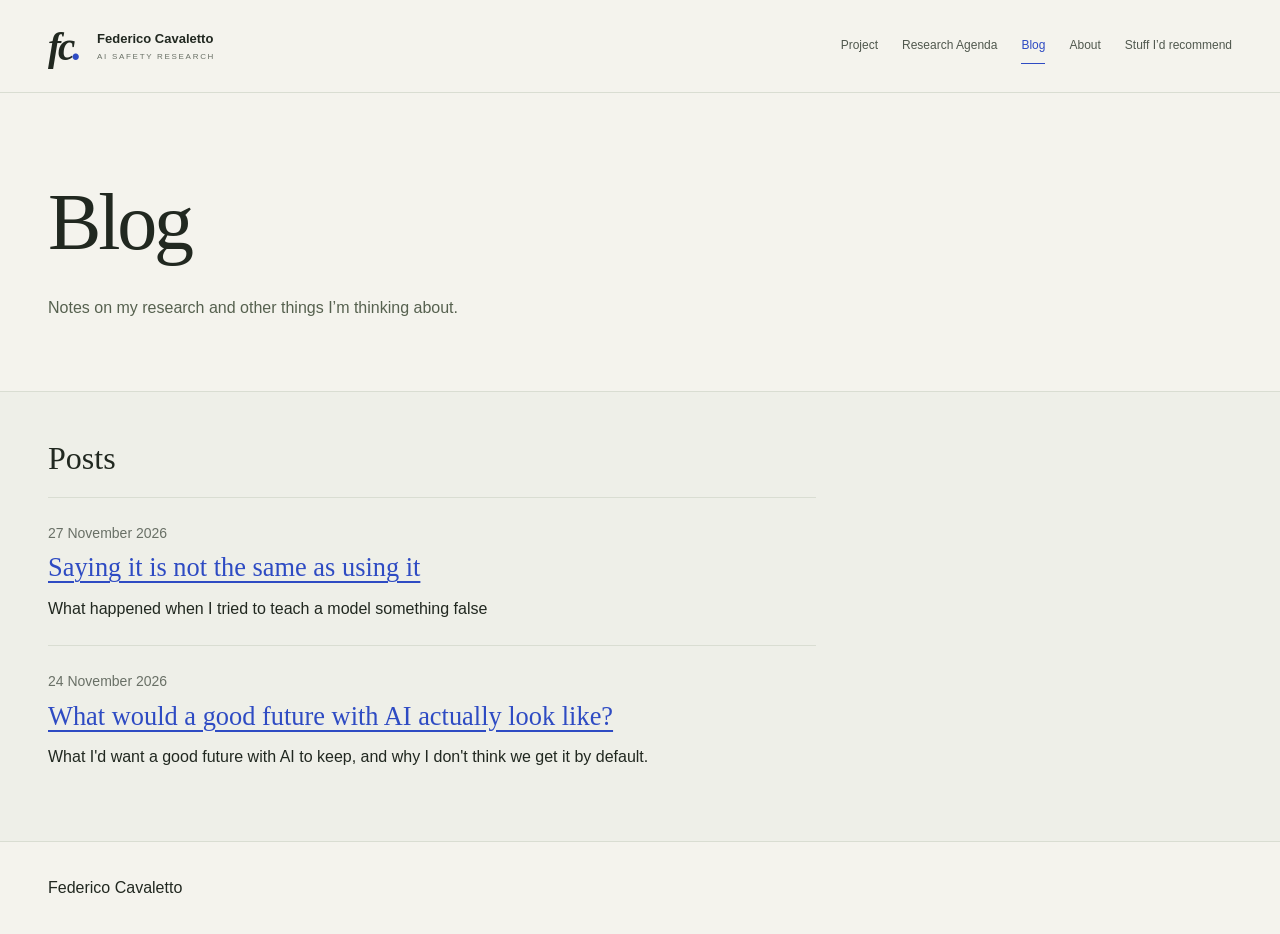
==== commit 185f3184: "List the saying-versus-using post on the blog The draft is public: noindex is gone, and the index sh" ====
--- a/blog.html
+++ b/blog.html
@@ -4,6 +4,20 @@
 <meta charset="utf-8">
 <meta name="viewport" content="width=device-width,initial-scale=1">
 <title>Blog — Federico Cavaletto</title>
+<meta property="og:type" content="website">
+<meta property="og:site_name" content="Federico Cavaletto">
+<meta property="og:title" content="Blog — Federico Cavaletto">
+<meta property="og:description" content="Notes on my research and other things I’m thinking about.">
+<meta property="og:url" content="https://fcavaletto.github.io/blog.html">
+<meta property="og:image" content="https://fcavaletto.github.io/images/site-thumb.jpg">
+<meta property="og:image:width" content="1200">
+<meta property="og:image:height" content="627">
+<meta property="og:image:type" content="image/jpeg">
+<meta property="og:image:alt" content="Federico Cavaletto, AI Safety Research, over the Alps at dawn">
+<meta name="twitter:card" content="summary_large_image">
+<meta name="twitter:title" content="Blog — Federico Cavaletto">
+<meta name="twitter:description" content="Notes on my research and other things I’m thinking about.">
+<meta name="twitter:image" content="https://fcavaletto.github.io/images/site-thumb.jpg">
 <link rel="icon" href="/favicon.svg">
 <link rel="stylesheet" href="/styles.css">
 <link rel="stylesheet" href="/resources.css">
@@ -28,7 +42,7 @@
 </section>
 <section id="posts" class="collection-section" aria-labelledby="posts-title"><div class="wrap">
 <h2 id="posts-title" class="blog-list-title">Posts</h2>
-<div id="blog-posts"><article class="blog-post"><time datetime="2026-11-24">24 November 2026</time><h3><a href="/posts/good-future-with-ai.html">What would a good future with AI actually look like?</a></h3><p>What I'd want a good future with AI to keep, and why I don't think we get it by default.</p></article></div>
+<div id="blog-posts"><article class="blog-post"><time datetime="2026-11-27">27 November 2026</time><h3><a href="/posts/saying-is-not-using-it.html">Saying it is not the same as using it</a></h3><p>What happened when I tried to teach a model something false</p></article><article class="blog-post"><time datetime="2026-11-24">24 November 2026</time><h3><a href="/posts/good-future-with-ai.html">What would a good future with AI actually look like?</a></h3><p>What I'd want a good future with AI to keep, and why I don't think we get it by default.</p></article></div>
 </div></section>
 </main>
 <footer class="wrap footer"><a href="/">Federico Cavaletto</a></footer>
--- a/resources.css
+++ b/resources.css
@@ -1,4 +1,4 @@
-.resources-page{font-size:1rem}.resources-page .site-header nav{gap:1.5rem}.shelf-badge{font-family:var(--mono);font-size:.75rem;color:var(--muted);white-space:nowrap}.resources-hero{display:grid;grid-template-columns:1.35fr 1fr;align-items:center;gap:5rem;padding-top:4.5rem;padding-bottom:4rem}.resources-eyebrow{font-family:var(--mono);font-size:.75rem;letter-spacing:.1em;color:var(--muted)}.resources-hero h1{font-family:var(--serif);font-size:clamp(3rem,5.2vw,4.5rem);line-height:1.08;letter-spacing:-.04em;margin-top:1.5rem}.resources-hero h1 em{color:var(--blue)}.resources-description{color:#56614f;font-size:1rem;line-height:1.8;max-width:36rem;margin-top:1.75rem}.resources-scope{font-size:.875rem;line-height:1.7;color:var(--muted);margin-top:1rem}.shelf-illustration{padding:2.5rem 2rem 0}.shelf-objects{display:flex;align-items:flex-end;justify-content:center;gap:.6rem;height:12rem}.shelf-book{border:1px solid #8d9aab;border-radius:3px 3px 0 0;width:3.5rem;height:10rem;writing-mode:vertical-rl;display:flex;align-items:center;justify-content:center;font-family:var(--mono);font-size:.75rem;letter-spacing:.18em;color:#566b91;background:#dfe5f0}.spine-two{height:11.5rem;background:#e5e9da;color:#667458;border-color:#a6b294;width:3rem}.spine-three{height:9rem;background:#ede2d6;color:#8b6f55;border-color:#bcaa92;transform:rotate(9deg);transform-origin:bottom left;margin-left:.4rem}.shelf-film{width:6rem;height:7.5rem;background:#e5e9f5;border:1px solid #a8b5d8;border-radius:3px 3px 0 0;display:grid;place-items:center;color:var(--blue)}.shelf-film svg{width:4.3rem;height:4.3rem}.shelf-line{height:1px;background:#aab2a1;position:relative;margin-top:0}.shelf-line:after{content:'';position:absolute;top:5px;left:12px;right:12px;border-bottom:1px solid #d8dccf}.shelf-illustration p{font-family:var(--mono);font-size:.75rem;letter-spacing:.05em;color:var(--muted);text-align:center;margin-top:1.75rem}.collection-section{background:#eeefe8;border-top:1px solid var(--line);border-bottom:1px solid var(--line);padding:3rem 0}.collection-heading{display:flex;justify-content:space-between;gap:1.5rem;align-items:center;margin-bottom:1.5rem}.collection-heading h2{font-family:var(--serif);font-size:2rem;letter-spacing:-.025em}.collection-heading>span{font-family:var(--mono);font-size:.75rem;color:var(--muted)}.resource-controls{display:flex;gap:1rem}.resource-search{display:flex;align-items:center;gap:.75rem;border:1px solid #c9d0bf;background:var(--white);border-radius:4px;padding:0 1rem;flex:1;min-width:0;height:3.2rem}.resource-search svg{fill:none;stroke:#708061;stroke-width:1.4;flex-shrink:0}.resource-search:focus-within{outline:2px solid var(--blue);outline-offset:2px}.resource-search input{width:100%;min-width:0;font-size:1rem;border:0;background:transparent;outline:0;color:var(--ink)}.resource-search input:focus-visible{outline:none}.resource-search input::placeholder{color:#7c8575}.resource-sort{display:flex;align-items:center;gap:.8rem;background:var(--white);border:1px solid #c9d0bf;border-radius:4px;padding:0 1rem;position:relative}.resource-sort>span{font-size:.875rem;color:var(--muted);border-right:1px solid var(--line);padding-right:.8rem}.resource-sort select{font-size:.875rem;border:0;background:transparent;appearance:none;outline:0;color:var(--ink);height:3.2rem;padding-right:1.3rem;cursor:pointer}.resource-sort svg{pointer-events:none;position:absolute;right:1rem}.resource-sort:focus-within{outline:2px solid var(--blue);outline-offset:2px}.resource-filter-row{display:flex;justify-content:space-between;align-items:start;gap:1rem;margin:1.25rem 0 1.5rem}.resource-filters{display:flex;flex-wrap:wrap;gap:.4rem}.resource-filter{font-size:.875rem;padding:.55rem .8rem;border:1px solid transparent;border-radius:3px;color:#59664f;line-height:1.4}.resource-filter:hover{background:#e1e6d7}.resource-filter.active{background:var(--ink);border-color:var(--ink);color:var(--white)}.resource-reset{font-size:.875rem;color:var(--blue);padding:.55rem 0;text-decoration:underline;text-underline-offset:3px;white-space:nowrap}.resource-grid{display:grid;grid-template-columns:repeat(3,minmax(0,1fr));gap:1rem}.resource-card{display:flex;flex-direction:column;border:1px solid var(--line);background:var(--white);padding:1.5rem;min-width:0;border-top:3px solid #9caeca}.resource-card[data-type=film]{border-top-color:#b48f73}.resource-card[data-type=book]{border-top-color:#8ca276}.resource-card[data-type=podcast]{border-top-color:#a599bb}.resource-card[data-type=video]{border-top-color:#788fbd}.resource-card[data-type=other]{border-top-color:#a4a69b}.resource-card-meta{display:flex;justify-content:space-between;gap:.75rem;align-items:center;font-size:.75rem;font-family:var(--mono);color:var(--muted)}.resource-card h3{font-family:var(--serif);font-size:1.65rem;line-height:1.25;letter-spacing:-.02em;margin-top:1rem;overflow-wrap:anywhere}.resource-card h3 a:hover{color:var(--blue);text-decoration:underline;text-underline-offset:4px}.resource-creator{font-size:.875rem;color:var(--muted);margin-top:.65rem}.resource-note{font-size:1rem;line-height:1.75;color:#55624c;margin-top:1.25rem;padding-top:1rem;border-top:1px solid var(--line)}.resource-note a{color:var(--blue);text-decoration:underline;text-underline-offset:3px}.resource-tags{display:flex;gap:.35rem;flex-wrap:wrap;margin-top:1.25rem}.resource-tag{font-size:.75rem;border:1px solid var(--line);border-radius:3px;padding:.2rem .45rem;color:#65735a}.resource-tag:hover{color:var(--blue);border-color:var(--blue)}.resource-open{font-size:.875rem;font-weight:500;color:var(--blue);margin-top:auto;padding-top:1.5rem;text-decoration:underline;text-underline-offset:4px;align-self:flex-start}.resource-empty{border:1px dashed #bec8b1;padding:2.5rem 2rem 3rem;text-align:center;background:#f4f5ee;min-height:20rem;display:flex;flex-direction:column;justify-content:center;align-items:center}.empty-shelf-icon{color:#7c8b6e;margin-bottom:1rem}.resource-empty h3{font-family:var(--serif);font-size:2rem;line-height:1.25;letter-spacing:-.025em}.resource-empty p{font-size:1rem;color:var(--muted);line-height:1.8;max-width:35rem;margin-top:1rem}.resource-empty>.button{font-size:.875rem;margin-top:1.25rem}.collection-note{font-size:.875rem;line-height:1.8;color:var(--muted);margin-top:1.5rem;max-width:49rem}.resource-error{padding:2rem;border:1px solid #c8b092;background:#f3ece1}.resource-error h3{font-family:var(--serif);font-size:1.75rem}.resource-error p{margin:.75rem 0 1.25rem}.resource-return{display:flex;align-items:center;justify-content:space-between;gap:2rem;padding-top:3rem;padding-bottom:3rem;border-bottom:1px solid var(--line)}.resource-return h2{font-family:var(--serif);font-size:2rem;line-height:1.2;letter-spacing:-.025em;margin-top:1rem}.resource-return .button{font-size:.875rem}.resources-page .footer p,.resources-page .footer>div:last-child a{font-size:.75rem}.resources-page .button{min-height:44px}.site-header nav a{white-space:nowrap}
+.resources-page{font-size:1rem}.resources-page .site-header nav{gap:1.5rem}.shelf-badge{font-family:var(--mono);font-size:.75rem;color:var(--muted);white-space:nowrap}.resources-hero{display:grid;grid-template-columns:1.35fr 1fr;align-items:center;gap:5rem;padding-top:4.5rem;padding-bottom:4rem}.resources-eyebrow{font-family:var(--mono);font-size:.75rem;letter-spacing:.1em;color:var(--muted)}.resources-hero h1{font-family:var(--serif);font-size:clamp(3rem,5.2vw,4.5rem);line-height:1.08;letter-spacing:-.04em;margin-top:1.5rem}.resources-hero h1 em{color:var(--blue)}.resources-description{color:#56614f;font-size:1rem;line-height:1.8;max-width:36rem;margin-top:1.75rem}.resources-scope{font-size:.875rem;line-height:1.7;color:var(--muted);margin-top:1rem}.shelf-illustration{padding:2.5rem 2rem 0}.shelf-objects{display:flex;align-items:flex-end;justify-content:center;gap:.6rem;height:12rem}.shelf-book{border:1px solid #8d9aab;border-radius:3px 3px 0 0;width:3.5rem;height:10rem;writing-mode:vertical-rl;display:flex;align-items:center;justify-content:center;font-family:var(--mono);font-size:.75rem;letter-spacing:.18em;color:#566b91;background:#dfe5f0}.spine-two{height:11.5rem;background:#e5e9da;color:#667458;border-color:#a6b294;width:3rem}.spine-three{height:9rem;background:#ede2d6;color:#8b6f55;border-color:#bcaa92}.shelf-film{width:6rem;height:7.5rem;background:#e5e9f5;border:1px solid #a8b5d8;border-radius:3px 3px 0 0;display:grid;place-items:center;color:var(--blue)}.shelf-film svg{width:4.3rem;height:4.3rem}.shelf-line{height:1px;background:#aab2a1;position:relative;margin-top:0}.shelf-line:after{content:'';position:absolute;top:5px;left:12px;right:12px;border-bottom:1px solid #d8dccf}.shelf-illustration p{font-family:var(--mono);font-size:.75rem;letter-spacing:.05em;color:var(--muted);text-align:center;margin-top:1.75rem}.collection-section{background:#eeefe8;border-top:1px solid var(--line);border-bottom:1px solid var(--line);padding:3rem 0}.collection-heading{display:flex;justify-content:space-between;gap:1.5rem;align-items:center;margin-bottom:1.5rem}.collection-heading h2{font-family:var(--serif);font-size:2rem;letter-spacing:-.025em}.collection-heading>span{font-family:var(--mono);font-size:.75rem;color:var(--muted)}.resource-controls{display:flex;gap:1rem}.resource-search{display:flex;align-items:center;gap:.75rem;border:1px solid #c9d0bf;background:var(--white);border-radius:4px;padding:0 1rem;flex:1;min-width:0;height:3.2rem}.resource-search svg{fill:none;stroke:#708061;stroke-width:1.4;flex-shrink:0}.resource-search:focus-within{outline:2px solid var(--blue);outline-offset:2px}.resource-search input{width:100%;min-width:0;font-size:1rem;border:0;background:transparent;outline:0;color:var(--ink)}.resource-search input:focus-visible{outline:none}.resource-search input::placeholder{color:#7c8575}.resource-sort{display:flex;align-items:center;gap:.8rem;background:var(--white);border:1px solid #c9d0bf;border-radius:4px;padding:0 1rem;position:relative}.resource-sort>span{font-size:.875rem;color:var(--muted);border-right:1px solid var(--line);padding-right:.8rem}.resource-sort select{font-size:.875rem;border:0;background:transparent;appearance:none;outline:0;color:var(--ink);height:3.2rem;padding-right:1.3rem;cursor:pointer}.resource-sort svg{pointer-events:none;position:absolute;right:1rem}.resource-sort:focus-within{outline:2px solid var(--blue);outline-offset:2px}.resource-filter-row{display:flex;justify-content:space-between;align-items:start;gap:1rem;margin:1.25rem 0 1.5rem}.resource-filters{display:flex;flex-wrap:wrap;gap:.4rem}.resource-filter{font-size:.875rem;padding:.55rem .8rem;border:1px solid transparent;border-radius:3px;color:#59664f;line-height:1.4}.resource-filter:hover{background:#e1e6d7}.resource-filter.active{background:var(--ink);border-color:var(--ink);color:var(--white)}.resource-reset{font-size:.875rem;color:var(--blue);padding:.55rem 0;text-decoration:underline;text-underline-offset:3px;white-space:nowrap}.resource-grid{display:grid;grid-template-columns:repeat(3,minmax(0,1fr));gap:1rem}.resource-card{display:flex;flex-direction:column;border:1px solid var(--line);background:var(--white);padding:1.5rem;min-width:0;border-top:3px solid #9caeca}.resource-card[data-type=film]{border-top-color:#b48f73}.resource-card[data-type=book]{border-top-color:#8ca276}.resource-card[data-type=podcast]{border-top-color:#a599bb}.resource-card[data-type=video]{border-top-color:#788fbd}.resource-card[data-type=other]{border-top-color:#a4a69b}.resource-card-meta{display:flex;justify-content:space-between;gap:.75rem;align-items:center;font-size:.75rem;font-family:var(--mono);color:var(--muted)}.resource-card h3{font-family:var(--serif);font-size:1.65rem;line-height:1.25;letter-spacing:-.02em;margin-top:1rem;overflow-wrap:anywhere}.resource-card h3 a:hover{color:var(--blue);text-decoration:underline;text-underline-offset:4px}.resource-creator{font-size:.875rem;color:var(--muted);margin-top:.65rem}.resource-note{font-size:1rem;line-height:1.75;color:#55624c;margin-top:1.25rem;padding-top:1rem;border-top:1px solid var(--line)}.resource-note a{color:var(--blue);text-decoration:underline;text-underline-offset:3px}.resource-tags{display:flex;gap:.35rem;flex-wrap:wrap;margin-top:1.25rem}.resource-tag{font-size:.75rem;border:1px solid var(--line);border-radius:3px;padding:.2rem .45rem;color:#65735a}.resource-tag:hover{color:var(--blue);border-color:var(--blue)}.resource-open{font-size:.875rem;font-weight:500;color:var(--blue);margin-top:auto;padding-top:1.5rem;text-decoration:underline;text-underline-offset:4px;align-self:flex-start}.resource-empty{border:1px dashed #bec8b1;padding:2.5rem 2rem 3rem;text-align:center;background:#f4f5ee;min-height:20rem;display:flex;flex-direction:column;justify-content:center;align-items:center}.empty-shelf-icon{color:#7c8b6e;margin-bottom:1rem}.resource-empty h3{font-family:var(--serif);font-size:2rem;line-height:1.25;letter-spacing:-.025em}.resource-empty p{font-size:1rem;color:var(--muted);line-height:1.8;max-width:35rem;margin-top:1rem}.resource-empty>.button{font-size:.875rem;margin-top:1.25rem}.collection-note{font-size:.875rem;line-height:1.8;color:var(--muted);margin-top:1.5rem;max-width:49rem}.resource-error{padding:2rem;border:1px solid #c8b092;background:#f3ece1}.resource-error h3{font-family:var(--serif);font-size:1.75rem}.resource-error p{margin:.75rem 0 1.25rem}.resource-return{display:flex;align-items:center;justify-content:space-between;gap:2rem;padding-top:3rem;padding-bottom:3rem;border-bottom:1px solid var(--line)}.resource-return h2{font-family:var(--serif);font-size:2rem;line-height:1.2;letter-spacing:-.025em;margin-top:1rem}.resource-return .button{font-size:.875rem}.resources-page .footer p,.resources-page .footer>div:last-child a{font-size:.75rem}.resources-page .button{min-height:44px}.site-header nav a{white-space:nowrap}
 @media(max-width:1100px){.shelf-badge{display:none}.resources-page .site-header nav{gap:1.25rem}.resources-hero{gap:2.5rem}.shelf-illustration{padding:1.5rem 0 0}.resource-grid{grid-template-columns:repeat(2,minmax(0,1fr))}}
 @media(max-width:750px){.resources-hero{grid-template-columns:1fr;padding-top:2.75rem;padding-bottom:2.5rem;gap:1.5rem}.resources-hero h1{font-size:3.5rem;max-width:34rem}.shelf-illustration{max-width:26rem;width:100%;justify-self:center;padding-top:0}.shelf-objects{height:9rem}.shelf-book{height:7rem;width:3rem}.spine-two{height:8.5rem}.spine-three{height:6.5rem}.shelf-film{height:6rem;width:5rem}.shelf-illustration p{margin-top:1.3rem}.resource-controls{flex-direction:column;gap:.75rem}.resource-search{flex:auto}.resource-sort{align-self:flex-start}.resource-filter-row{flex-direction:column;gap:.3rem}.resource-sort select{height:2.8rem}.resource-grid{grid-template-columns:1fr}.resource-empty{padding:2rem 1.25rem}.resource-empty h3{font-size:1.75rem}.resource-return{display:block}.resource-return .button{margin-top:1.5rem}.collection-heading{align-items:start;gap:1rem}.collection-heading h2{font-size:1.7rem}.collection-heading>span{padding-top:.5rem;white-space:nowrap}.resource-filter{padding:.5rem .65rem}}
 @media(max-width:650px){.resources-page .site-header{grid-template-columns:1fr;gap:.7rem;padding-top:1rem}.resources-page .site-header nav{grid-column:1;gap:.4rem .65rem;flex-wrap:wrap;justify-content:space-between;font-size:.75rem;width:100%;padding-top:.3rem;padding-bottom:.7rem}.resources-page .site-header .brand-sub{font-size:.5rem}.resources-hero h1{font-size:3.15rem}.resources-description{margin-top:1.5rem}.resources-scope{font-size:.875rem}.shelf-illustration{max-width:21rem}.collection-section{padding-top:2rem;padding-bottom:2rem}.resource-filter{font-size:.875rem}.resource-card{padding:1.3rem}.resources-page .footer{padding-top:1.5rem;padding-bottom:1.5rem}.resources-page .footer .brand-sub{font-size:.5rem}.resource-filter-row{margin-bottom:1rem}.resource-search input{font-size:1rem}}
@@ -13,12 +13,15 @@
 @media(max-width:650px){.site-header nav{flex-wrap:wrap;gap:.25rem .7rem}}
 
 /* A single post. Scoped to .post-page so the index and other pages stay as they are. */
-.post-page .post{max-width:42rem;padding-top:4.25rem;padding-bottom:5rem}
-.post-page .post h1{font-family:var(--serif);font-size:clamp(2.15rem,4.4vw,3.25rem);line-height:1.12;letter-spacing:-.03em;text-wrap:balance}
+.post-page .wrap{width:100%;max-width:1200px;padding-left:3.5rem;padding-right:3.5rem}
+.post-page .post{width:100%;max-width:none;padding-top:4.25rem;padding-bottom:5rem}
+.post-page .post h1{font-family:var(--serif);font-size:clamp(1.9rem,3vw,2.5rem);line-height:1.15;letter-spacing:-.02em;text-wrap:wrap}
+.post-page .subtitle{margin:.75rem 0 0;font-family:var(--serif);font-size:clamp(1.3rem,2.2vw,1.65rem);line-height:1.35;font-weight:400;color:#56614f}
 .post-page .post-date{display:block;margin-top:.85rem;color:var(--muted);font-size:.9rem}
-.post-page .post-hero{margin:1.6rem 0 0}
-.post-page .post-hero img,.post-page .post-figure img{display:block;width:100%;height:auto;background:#e7ebe2;border:1px solid var(--line)}
+.post-page .post-hero{width:78%;max-width:850px;margin:1.6rem auto 0}
+.post-page .post-hero img,.post-page .post-figure img{display:block;width:100%;max-width:100%;height:auto;background:#e7ebe2;border:1px solid var(--line)}
 .post-page .post-body{margin-top:1.75rem}
+.post-page .post-body h2{font-family:var(--serif);font-size:1.65rem;line-height:1.25;letter-spacing:-.02em;margin:2.15rem 0 .85rem}
 .post-page .post-body p{margin:0 0 1.15rem;font-size:1.0625rem;line-height:1.75;color:#2a3226}
 .post-page .post-body ul{margin:0 0 1.35rem;padding-left:1.2rem}
 .post-page .post-body li{margin:0 0 .95rem;font-size:1.0625rem;line-height:1.7;color:#2a3226}
@@ -26,9 +29,11 @@
 .post-page .post-body strong{font-weight:600}
 .post-page .post-body a{color:var(--blue);text-decoration:underline;text-underline-offset:.16em}
 .post-page .post-body a:hover{color:#203da8}
-.post-page .post-figure{width:66%;margin:.4rem auto 1.4rem}
+.post-page .post-figure{width:66%;max-width:100%;margin:.4rem auto 1.4rem}
+.post-page .post-figure.post-chart{width:100%;max-width:520px;margin-left:auto;margin-right:auto}
 .post-page .post-figure figcaption{margin-top:.6rem;color:var(--muted);font-size:.9rem;line-height:1.5}
 .post-page .post-back{margin-top:2.25rem;padding-top:1.15rem;border-top:1px solid var(--line)}
 .post-page .post-back a{color:var(--blue);font-size:.95rem;font-weight:500}
 .post-page .post-back a:hover{text-decoration:underline;text-underline-offset:.16em}
-@media(max-width:650px){.post-page .post{padding-top:2.25rem;padding-bottom:3rem}.post-page .post h1{letter-spacing:-.02em}.post-page .post-body p,.post-page .post-body li{font-size:1rem}.post-page .post-figure{width:100%}}
+@media(min-width:1100px){.post-page .post h1{white-space:nowrap;font-size:clamp(2rem,2.55vw,2.45rem)}}
+@media(max-width:650px){.post-page .wrap{padding-left:1.5rem;padding-right:1.5rem}.post-page .post{padding-top:2.25rem;padding-bottom:3rem}.post-page .post h1{white-space:normal;letter-spacing:-.02em}.post-page .subtitle{font-size:1.2rem}.post-page .post-body p,.post-page .post-body li{font-size:1rem}.post-page .post-figure{width:100%}}
